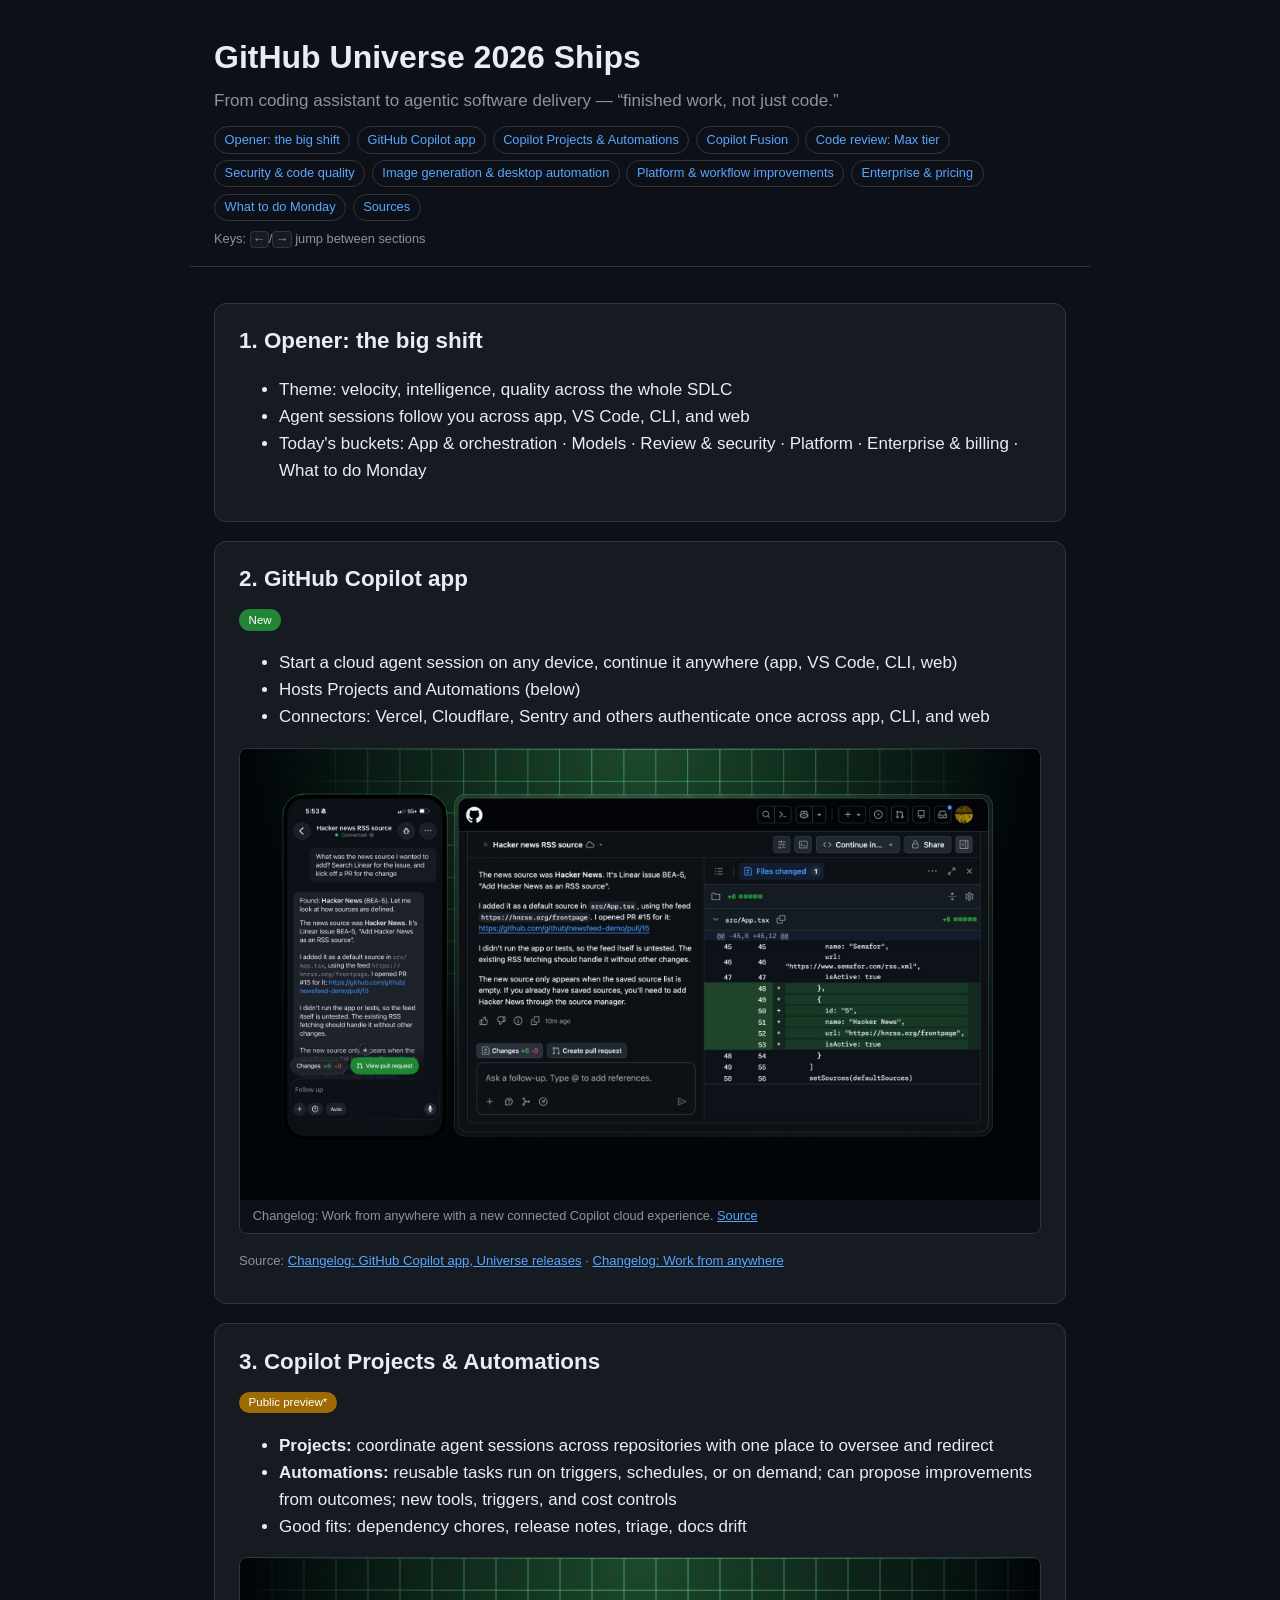
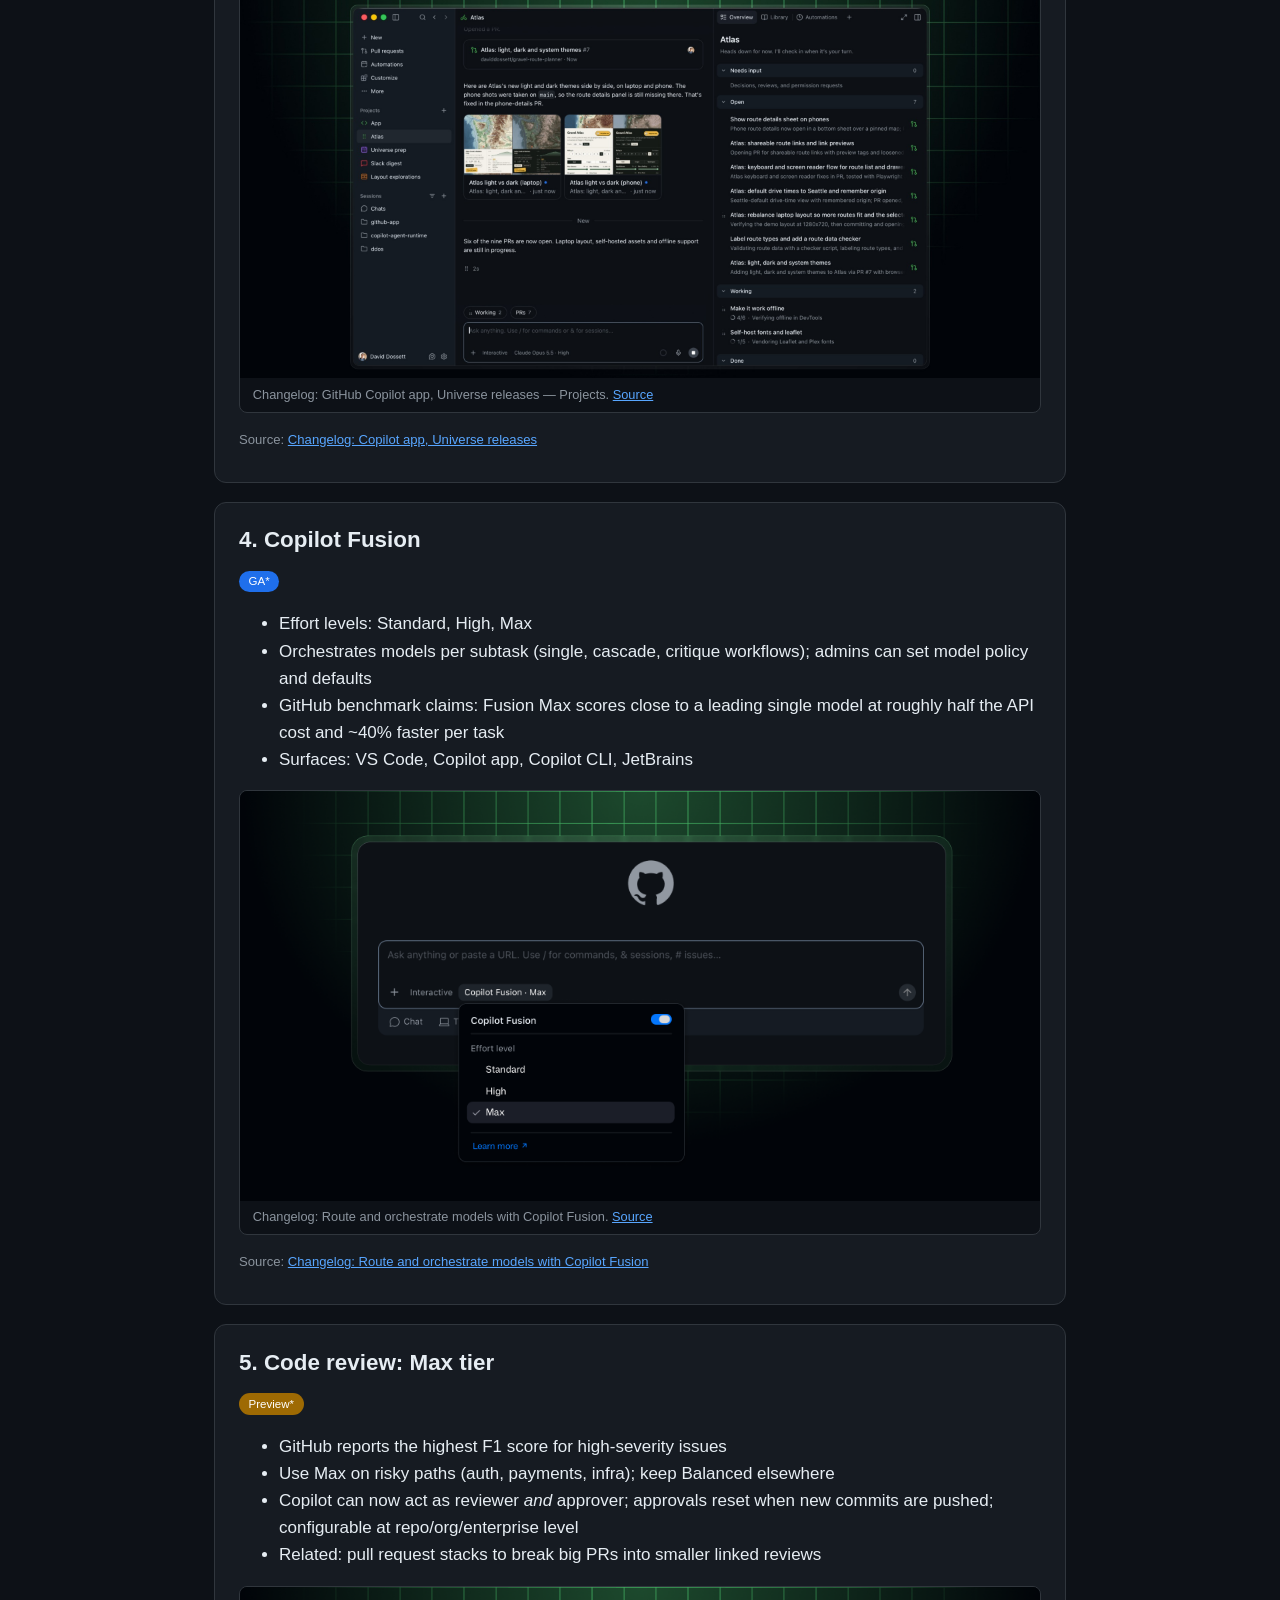
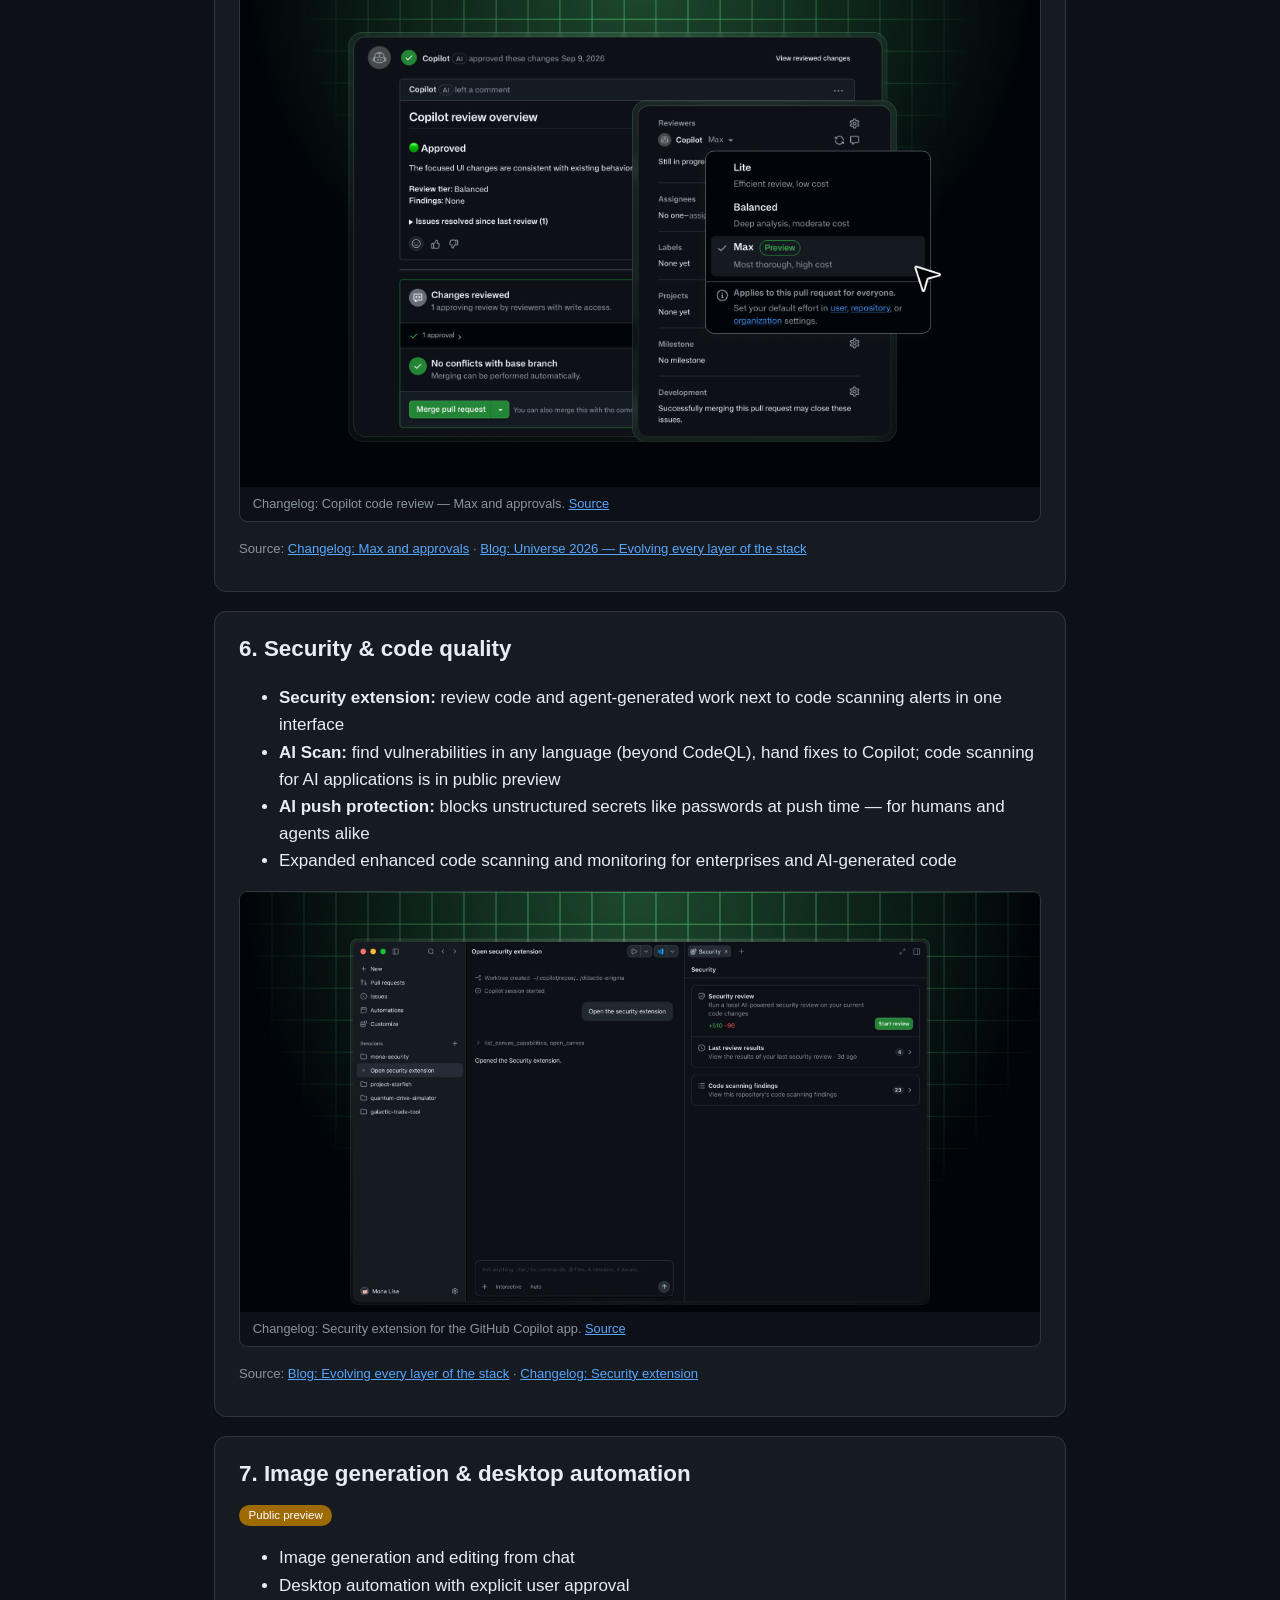
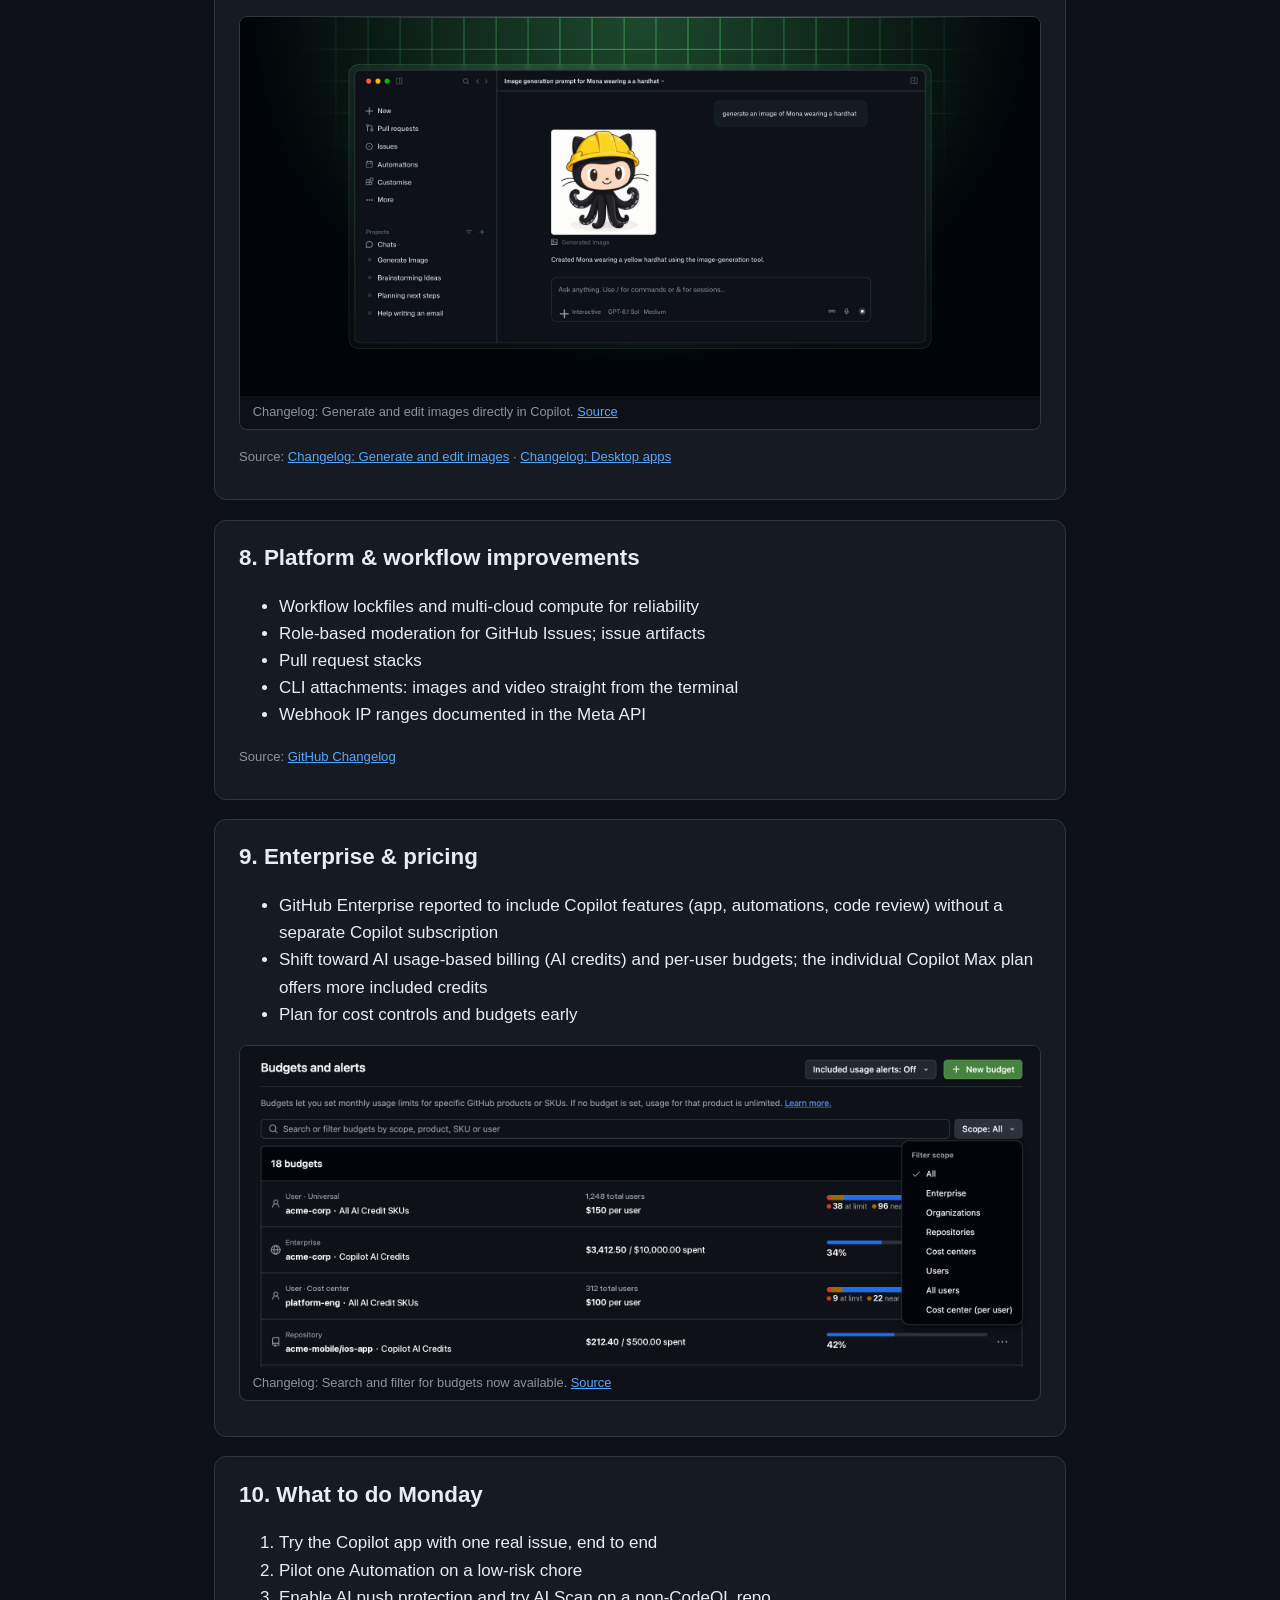
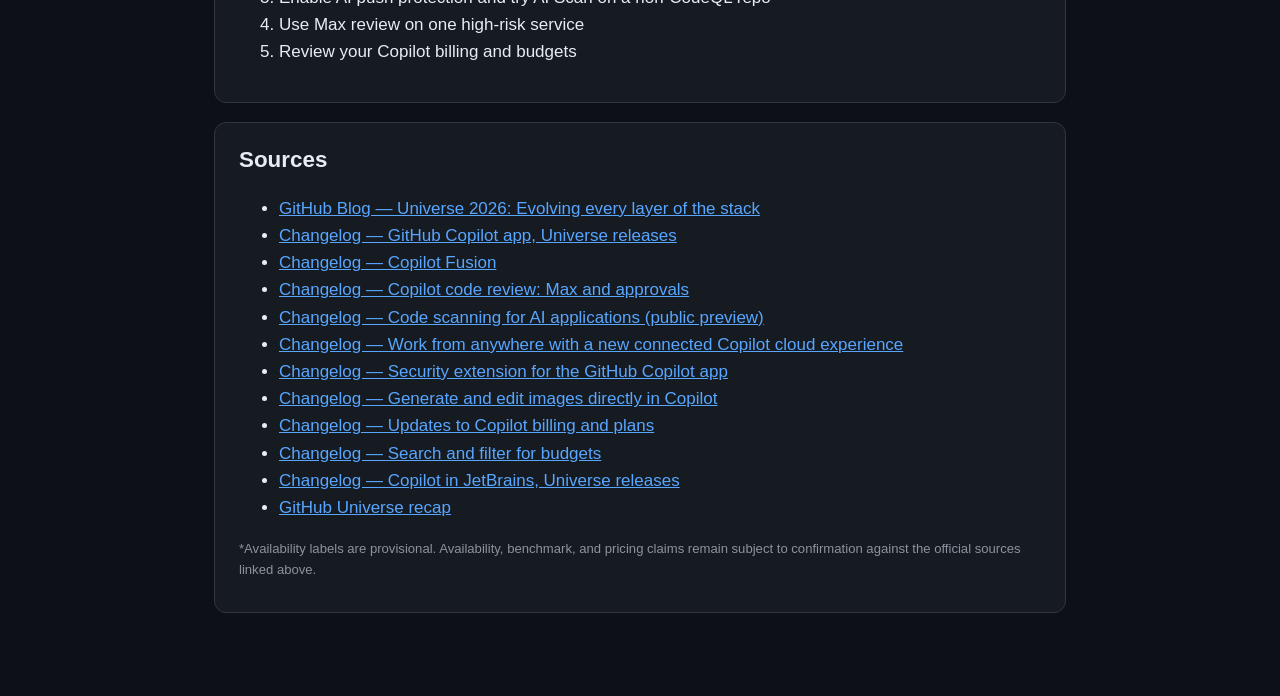
==== participant.html @ b8631d2d "Add participant presentation without facilitator notes Co-authored-by: Copilot App <223556219+Copilo" ====
<!DOCTYPE html>
<html lang="en">
<head>
<meta charset="utf-8">
<meta name="viewport" content="width=device-width, initial-scale=1">
<title>GitHub Universe 2026 Ships — Participant Presentation</title>
<link rel="stylesheet" href="style.css">
</head>
<body class="participant">
<header>
  <h1>GitHub Universe 2026 Ships</h1>
  <p class="tag">From coding assistant to agentic software delivery — “finished work, not just code.”</p>
  <nav id="toc"></nav>
  <p class="hint">Keys: <kbd>←</kbd>/<kbd>→</kbd> jump between sections</p>
</header>

<main>

<section id="opener">
  <h2>1. Opener: the big shift</h2>
  <ul>
    <li>Theme: velocity, intelligence, quality across the whole SDLC</li>
    <li>Agent sessions follow you across app, VS Code, CLI, and web</li>
    <li>Today's buckets: App &amp; orchestration · Models · Review &amp; security · Platform · Enterprise &amp; billing · What to do Monday</li>
  </ul>
</section>

<section id="app">
  <h2>2. GitHub Copilot app</h2>
  <span class="badge">New</span>
  <ul>
    <li>Start a cloud agent session on any device, continue it anywhere (app, VS Code, CLI, web)</li>
    <li>Hosts Projects and Automations (below)</li>
    <li>Connectors: Vercel, Cloudflare, Sentry and others authenticate once across app, CLI, and web</li>
  </ul>
  <figure class="shot" data-url="https://github.blog/changelog/2026-10-28-work-from-anywhere-with-a-new-connected-copilot-cloud-experience/" data-img="https://github.blog/wp-content/uploads/2026/11/683326413-6c3e6093-4c88-4c7c-9c8d-3e30f57e6bcd.jpg">
    <img src="assets/app.jpg" alt="The same Copilot session and pull request synced between github.com and GitHub Mobile" loading="lazy">
    <figcaption>Changelog: Work from anywhere with a new connected Copilot cloud experience. <a href="https://github.blog/changelog/2026-10-28-work-from-anywhere-with-a-new-connected-copilot-cloud-experience/">Source</a></figcaption>
  </figure>
  <p class="src">Source: <a href="https://github.blog/changelog/2026-10-28-github-copilot-app-universe-releases/">Changelog: GitHub Copilot app, Universe releases</a> · <a href="https://github.blog/changelog/2026-10-28-work-from-anywhere-with-a-new-connected-copilot-cloud-experience/">Changelog: Work from anywhere</a></p>
</section>

<section id="projects">
  <h2>3. Copilot Projects &amp; Automations</h2>
  <span class="badge preview">Public preview*</span>
  <ul>
    <li><strong>Projects:</strong> coordinate agent sessions across repositories with one place to oversee and redirect</li>
    <li><strong>Automations:</strong> reusable tasks run on triggers, schedules, or on demand; can propose improvements from outcomes; new tools, triggers, and cost controls</li>
    <li>Good fits: dependency chores, release notes, triage, docs drift</li>
  </ul>
  <figure class="shot" data-url="https://github.blog/changelog/2026-10-28-github-copilot-app-universe-releases/#give-copilot-a-goal" data-img="https://github.com/user-attachments/assets/37b3573f-d42f-439f-a136-9613293cf984">
    <img src="assets/projects.jpg" alt="Copilot app showing the new left navigation with a Projects view" loading="lazy">
    <figcaption>Changelog: GitHub Copilot app, Universe releases — Projects. <a href="https://github.blog/changelog/2026-10-28-github-copilot-app-universe-releases/#give-copilot-a-goal">Source</a></figcaption>
  </figure>
  <p class="src">Source: <a href="https://github.blog/changelog/2026-10-28-github-copilot-app-universe-releases/">Changelog: Copilot app, Universe releases</a></p>
</section>

<section id="fusion">
  <h2>4. Copilot Fusion</h2>
  <span class="badge ga">GA*</span>
  <ul>
    <li>Effort levels: Standard, High, Max</li>
    <li>Orchestrates models per subtask (single, cascade, critique workflows); admins can set model policy and defaults</li>
    <li>GitHub benchmark claims: Fusion Max scores close to a leading single model at roughly half the API cost and ~40% faster per task</li>
    <li>Surfaces: VS Code, Copilot app, Copilot CLI, JetBrains</li>
  </ul>
  <figure class="shot" data-url="https://github.blog/changelog/2026-10-28-route-and-orchestrate-models-with-github-copilot-fusion/" data-img="https://github.blog/wp-content/uploads/2026/11/683297831-90d4b889-b7d4-4473-93fc-e75bb8595652.png">
    <img src="assets/fusion.png" alt="Copilot prompt composer with the Copilot Fusion menu open and the Max effort level selected" loading="lazy">
    <figcaption>Changelog: Route and orchestrate models with Copilot Fusion. <a href="https://github.blog/changelog/2026-10-28-route-and-orchestrate-models-with-github-copilot-fusion/">Source</a></figcaption>
  </figure>
  <p class="src">Source: <a href="https://github.blog/changelog/2026-10-28-route-and-orchestrate-models-with-github-copilot-fusion/">Changelog: Route and orchestrate models with Copilot Fusion</a></p>
</section>

<section id="review">
  <h2>5. Code review: Max tier</h2>
  <span class="badge preview">Preview*</span>
  <ul>
    <li>GitHub reports the highest F1 score for high-severity issues</li>
    <li>Use Max on risky paths (auth, payments, infra); keep Balanced elsewhere</li>
    <li>Copilot can now act as reviewer <em>and</em> approver; approvals reset when new commits are pushed; configurable at repo/org/enterprise level</li>
    <li>Related: pull request stacks to break big PRs into smaller linked reviews</li>
  </ul>
  <figure class="shot" data-url="https://github.blog/changelog/2026-10-28-copilot-code-review-merge-with-confidence-with-max-and-approvals/" data-img="https://github.blog/wp-content/uploads/2026/11/683060765-43cffe61-3c1c-47b7-9067-57635b1b60e4.png">
    <img src="assets/review.png" alt="Copilot approving a pull request, with the reviewer menu open showing Lite, Balanced, and Max review levels" loading="lazy">
    <figcaption>Changelog: Copilot code review — Max and approvals. <a href="https://github.blog/changelog/2026-10-28-copilot-code-review-merge-with-confidence-with-max-and-approvals/">Source</a></figcaption>
  </figure>
  <p class="src">Source: <a href="https://github.blog/changelog/2026-10-28-copilot-code-review-merge-with-confidence-with-max-and-approvals/">Changelog: Max and approvals</a> · <a href="https://github.blog/news-insights/company-news/github-universe-2026-evolving-every-layer-of-the-stack/">Blog: Universe 2026 — Evolving every layer of the stack</a></p>
</section>

<section id="security">
  <h2>6. Security &amp; code quality</h2>
  <ul>
    <li><strong>Security extension:</strong> review code and agent-generated work next to code scanning alerts in one interface</li>
    <li><strong>AI Scan:</strong> find vulnerabilities in any language (beyond CodeQL), hand fixes to Copilot; code scanning for AI applications is in public preview</li>
    <li><strong>AI push protection:</strong> blocks unstructured secrets like passwords at push time — for humans and agents alike</li>
    <li>Expanded enhanced code scanning and monitoring for enterprises and AI-generated code</li>
  </ul>
  <figure class="shot" data-url="https://github.blog/changelog/2026-10-28-security-extension-for-the-github-copilot-app/" data-img="https://github.blog/wp-content/uploads/2026/11/679056306-3aa8eb70-0db8-486a-8009-572eccef3284.jpg">
    <img src="assets/security.jpg" alt="The Security extension in the Copilot app next to a session, with options to start a security review and view code scanning findings" loading="lazy">
    <figcaption>Changelog: Security extension for the GitHub Copilot app. <a href="https://github.blog/changelog/2026-10-28-security-extension-for-the-github-copilot-app/">Source</a></figcaption>
  </figure>
  <p class="src">Source: <a href="https://github.blog/news-insights/company-news/github-universe-2026-evolving-every-layer-of-the-stack/">Blog: Evolving every layer of the stack</a> · <a href="https://github.blog/changelog/2026-10-28-security-extension-for-the-github-copilot-app/">Changelog: Security extension</a></p>
</section>

<section id="creative">
  <h2>7. Image generation &amp; desktop automation</h2>
  <span class="badge preview">Public preview</span>
  <ul>
    <li>Image generation and editing from chat</li>
    <li>Desktop automation with explicit user approval</li>
  </ul>
  <figure class="shot" data-url="https://github.blog/changelog/2026-10-28-generate-and-edit-images-directly-in-copilot/" data-img="https://github.blog/wp-content/uploads/2026/10/Changelog_Header_NewRelease_GenerateImagesCopilotApp.jpg">
    <img src="assets/creative.jpg" alt="Copilot app generating an image of Mona wearing a yellow hardhat from a chat prompt" loading="lazy">
    <figcaption>Changelog: Generate and edit images directly in Copilot. <a href="https://github.blog/changelog/2026-10-28-generate-and-edit-images-directly-in-copilot/">Source</a></figcaption>
  </figure>
  <p class="src">Source: <a href="https://github.blog/changelog/2026-10-28-generate-and-edit-images-directly-in-copilot/">Changelog: Generate and edit images</a> · <a href="https://github.blog/changelog/2026-10-28-github-copilot-app-universe-releases/#let-copilot-work-with-your-desktop-apps">Changelog: Desktop apps</a></p>
</section>

<section id="platform">
  <h2>8. Platform &amp; workflow improvements</h2>
  <ul>
    <li>Workflow lockfiles and multi-cloud compute for reliability</li>
    <li>Role-based moderation for GitHub Issues; issue artifacts</li>
    <li>Pull request stacks</li>
    <li>CLI attachments: images and video straight from the terminal</li>
    <li>Webhook IP ranges documented in the Meta API</li>
  </ul>
  <p class="src">Source: <a href="https://github.blog/changelog/">GitHub Changelog</a></p>
</section>

<section id="enterprise">
  <h2>9. Enterprise &amp; pricing</h2>
  <ul>
    <li>GitHub Enterprise reported to include Copilot features (app, automations, code review) without a separate Copilot subscription</li>
    <li>Shift toward AI usage-based billing (AI credits) and per-user budgets; the individual Copilot Max plan offers more included credits</li>
    <li>Plan for cost controls and budgets early</li>
  </ul>
  <figure class="shot" data-url="https://github.blog/changelog/2026-10-13-search-and-filter-for-budgets-now-available/" data-img="https://github.blog/wp-content/uploads/2026/10/670134061-d348271e-500e-462e-bc2a-425313b7a32a.png">
    <img src="assets/enterprise.png" alt="Budgets and alerts page listing per-user and enterprise AI credit budgets with spend and a scope filter" loading="lazy">
    <figcaption>Changelog: Search and filter for budgets now available. <a href="https://github.blog/changelog/2026-10-13-search-and-filter-for-budgets-now-available/">Source</a></figcaption>
  </figure>
</section>

<section id="monday">
  <h2>10. What to do Monday</h2>
  <ol>
    <li>Try the Copilot app with one real issue, end to end</li>
    <li>Pilot one Automation on a low-risk chore</li>
    <li>Enable AI push protection and try AI Scan on a non-CodeQL repo</li>
    <li>Use Max review on one high-risk service</li>
    <li>Review your Copilot billing and budgets</li>
  </ol>
</section>

<section id="sources">
  <h2>Sources</h2>
  <ul>
    <li><a href="https://github.blog/news-insights/company-news/github-universe-2026-evolving-every-layer-of-the-stack/">GitHub Blog — Universe 2026: Evolving every layer of the stack</a></li>
    <li><a href="https://github.blog/changelog/2026-10-28-github-copilot-app-universe-releases/">Changelog — GitHub Copilot app, Universe releases</a></li>
    <li><a href="https://github.blog/changelog/2026-10-28-route-and-orchestrate-models-with-github-copilot-fusion/">Changelog — Copilot Fusion</a></li>
    <li><a href="https://github.blog/changelog/2026-10-28-copilot-code-review-merge-with-confidence-with-max-and-approvals/">Changelog — Copilot code review: Max and approvals</a></li>
    <li><a href="https://github.blog/changelog/2026-10-28-code-scanning-for-ai-applications-in-public-preview/">Changelog — Code scanning for AI applications (public preview)</a></li>
    <li><a href="https://github.blog/changelog/2026-10-28-work-from-anywhere-with-a-new-connected-copilot-cloud-experience/">Changelog — Work from anywhere with a new connected Copilot cloud experience</a></li>
    <li><a href="https://github.blog/changelog/2026-10-28-security-extension-for-the-github-copilot-app/">Changelog — Security extension for the GitHub Copilot app</a></li>
    <li><a href="https://github.blog/changelog/2026-10-28-generate-and-edit-images-directly-in-copilot/">Changelog — Generate and edit images directly in Copilot</a></li>
    <li><a href="https://github.blog/changelog/2026-06-01-updates-to-github-copilot-billing-and-plans/">Changelog — Updates to Copilot billing and plans</a></li>
    <li><a href="https://github.blog/changelog/2026-10-13-search-and-filter-for-budgets-now-available/">Changelog — Search and filter for budgets</a></li>
    <li><a href="https://github.blog/changelog/2026-10-28-github-copilot-in-jetbrains-universe-releases/">Changelog — Copilot in JetBrains, Universe releases</a></li>
    <li><a href="https://github.com/events/universe/recap">GitHub Universe recap</a></li>
  </ul>
  <p class="src">*Availability labels are provisional. Availability, benchmark, and pricing claims remain subject to confirmation against the official sources linked above.</p>
</section>

</main>
<script src="app.js"></script>
</body>
</html>
---- style.css ----
:root{--bg:#0d1117;--card:#161b22;--fg:#e6edf3;--mut:#8b949e;--acc:#58a6ff;--line:#30363d}
*{box-sizing:border-box}
body{margin:0;background:var(--bg);color:var(--fg);font:17px/1.6 -apple-system,Segoe UI,Helvetica,Arial,sans-serif}
header{padding:2rem 1.5rem 1rem;max-width:900px;margin:auto;position:sticky;top:0;background:var(--bg);z-index:2;border-bottom:1px solid var(--line)}
h1{margin:0;font-size:2rem}
.tag{color:var(--mut);margin:.25rem 0 .75rem}
#toc{display:flex;flex-wrap:wrap;gap:.4rem}
#toc a{font-size:.8rem;padding:.15rem .6rem;border:1px solid var(--line);border-radius:99px;color:var(--acc);text-decoration:none}
.hint{font-size:.8rem;color:var(--mut);margin:.5rem 0 0}
kbd{background:var(--card);border:1px solid var(--line);border-radius:4px;padding:0 .3rem}
#timer{position:absolute;right:1.5rem;top:1rem;font:700 1.4rem monospace;color:var(--acc)}
main{max-width:900px;margin:auto;padding:1rem 1.5rem 4rem}
section{background:var(--card);border:1px solid var(--line);border-radius:12px;padding:1.2rem 1.5rem;margin:1.2rem 0;position:relative;scroll-margin-top:11rem}
section::after{content:attr(data-time);position:absolute;right:1.2rem;top:1.2rem;color:var(--mut);font-size:.8rem}
h2{margin:0 0 .5rem;font-size:1.4rem}
.say{border-left:3px solid var(--acc);padding-left:.8rem;margin:.8rem 0}
.notes{color:var(--mut);font-size:.92rem;background:#0d1117;border:1px dashed var(--line);border-radius:8px;padding:.5rem .8rem}
body.hide-notes .notes{display:none}
.src{font-size:.82rem;color:var(--mut)}
a{color:var(--acc)}
.badge{display:inline-block;font-size:.72rem;padding:.1rem .6rem;border-radius:99px;background:#238636;color:#fff}
.badge.preview{background:#9e6a03}
.badge.ga{background:#1f6feb}
@media print{header{position:static}body{background:#fff;color:#000}section{break-inside:avoid;background:#fff}}
.shot{margin:1rem 0;border:1px solid var(--line);border-radius:8px;overflow:hidden;background:#0d1117}
.shot img{display:block;width:100%;height:auto}
.shot figcaption{font-size:.8rem;color:var(--mut);padding:.4rem .8rem}
.shot.missing{border-style:dashed;padding:1rem;text-align:center;color:var(--mut)}
.shot.missing img{position:absolute;width:1px;height:1px;overflow:hidden;clip-path:inset(50%);white-space:nowrap}
@media print{.shot{break-inside:avoid;background:#fff}.shot figcaption{color:#444}.shot figcaption a{color:#0645ad}}
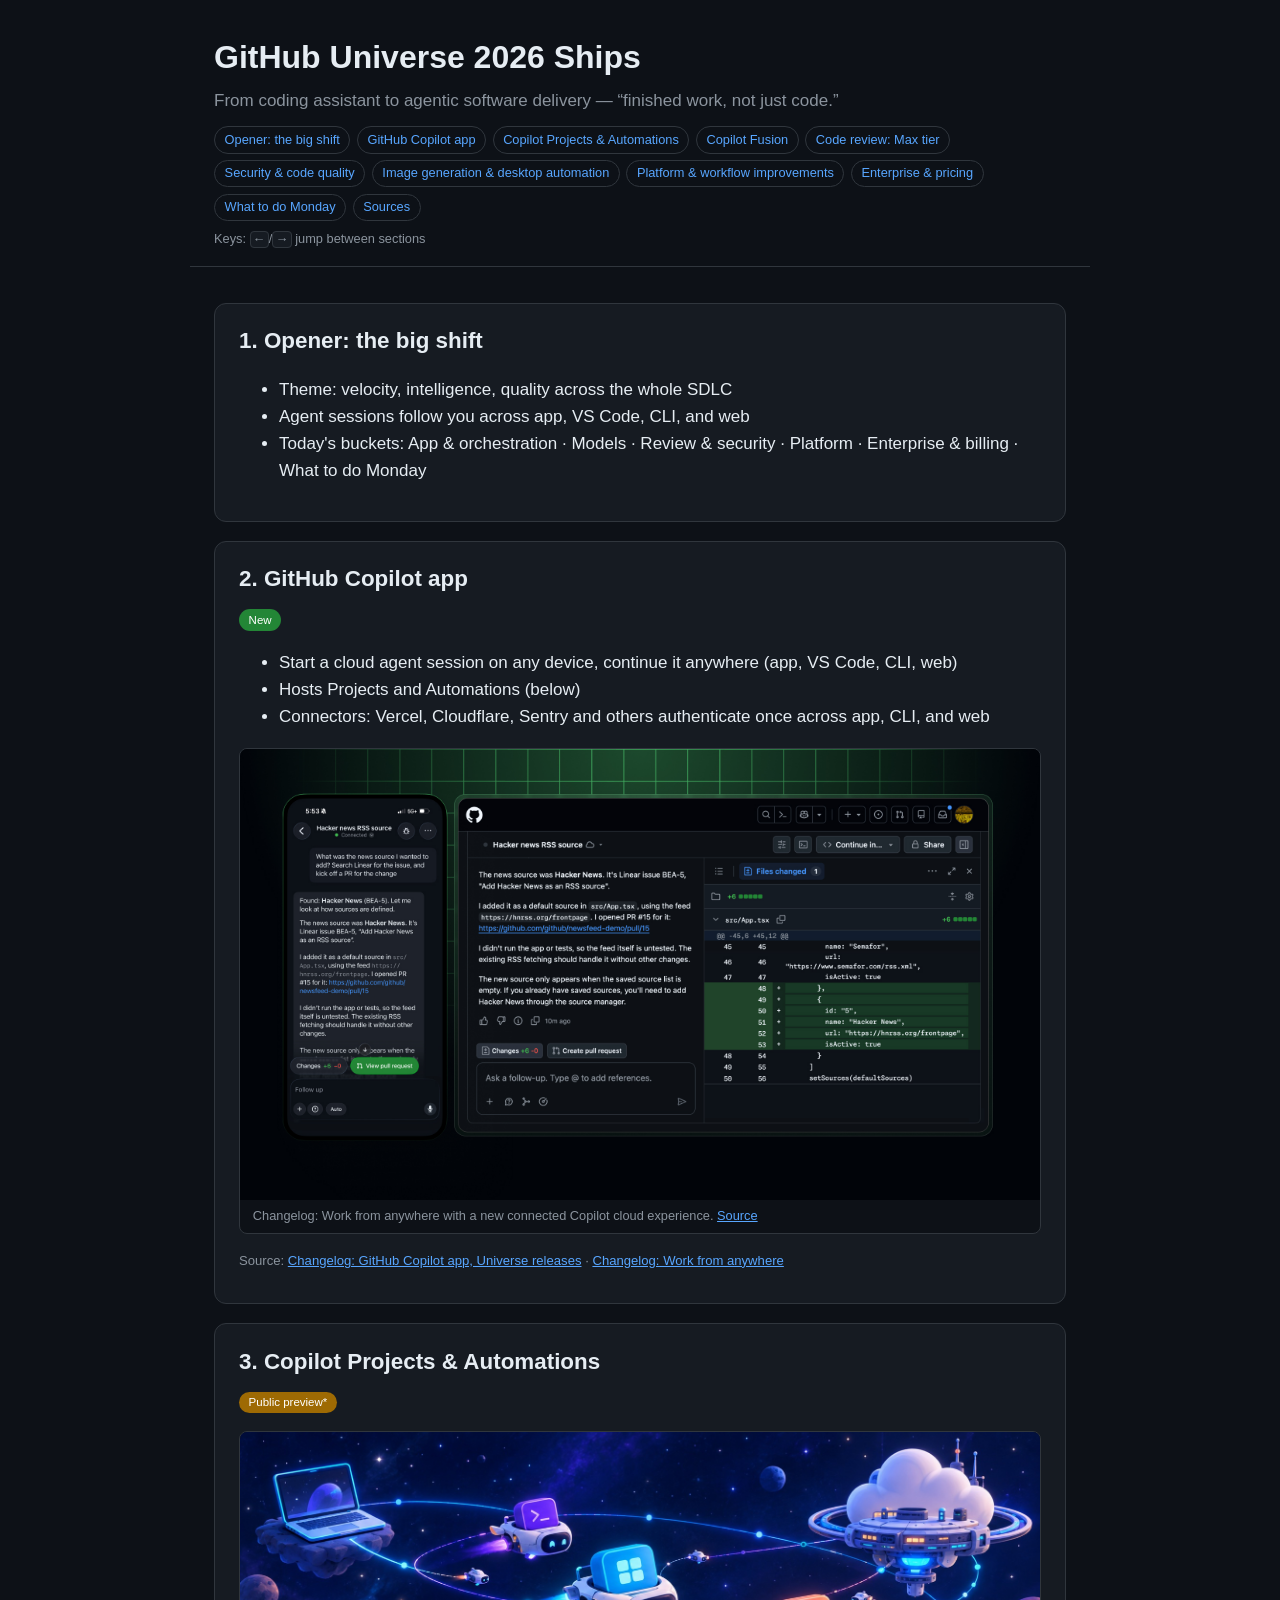
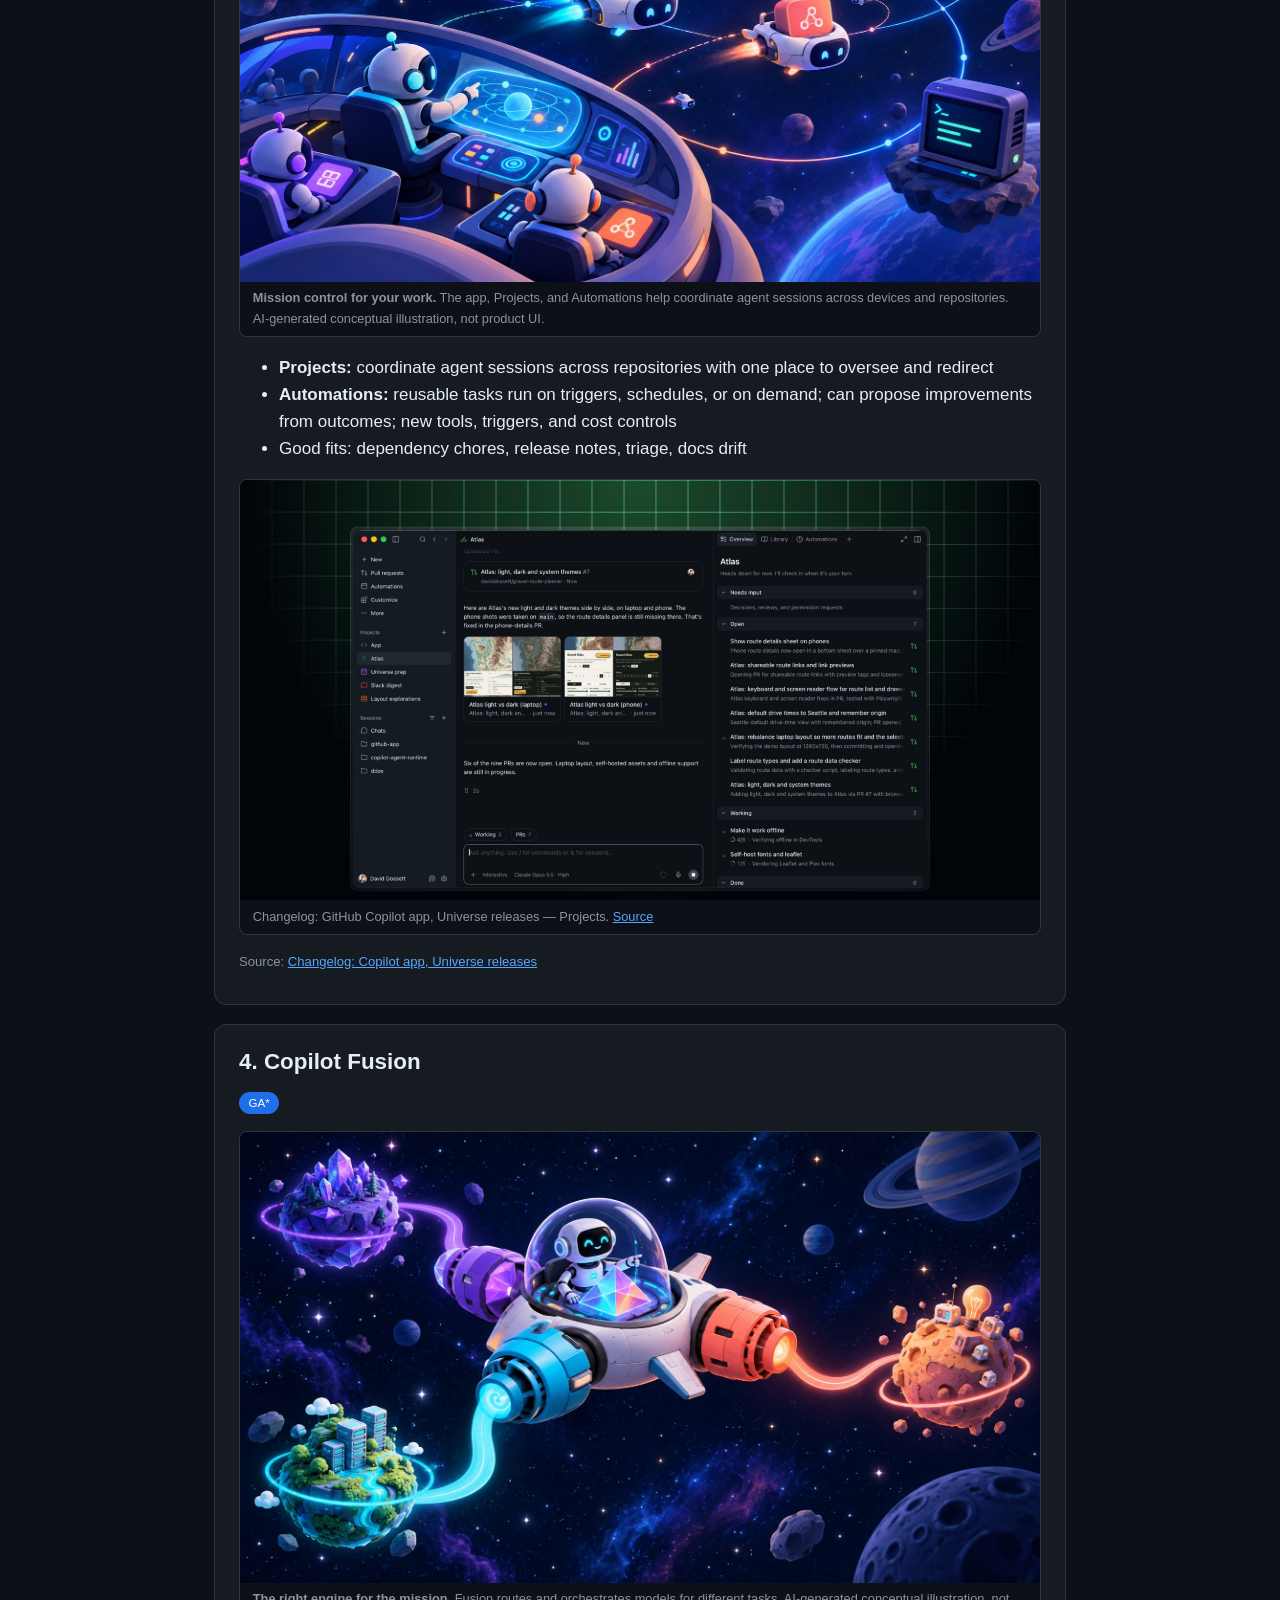
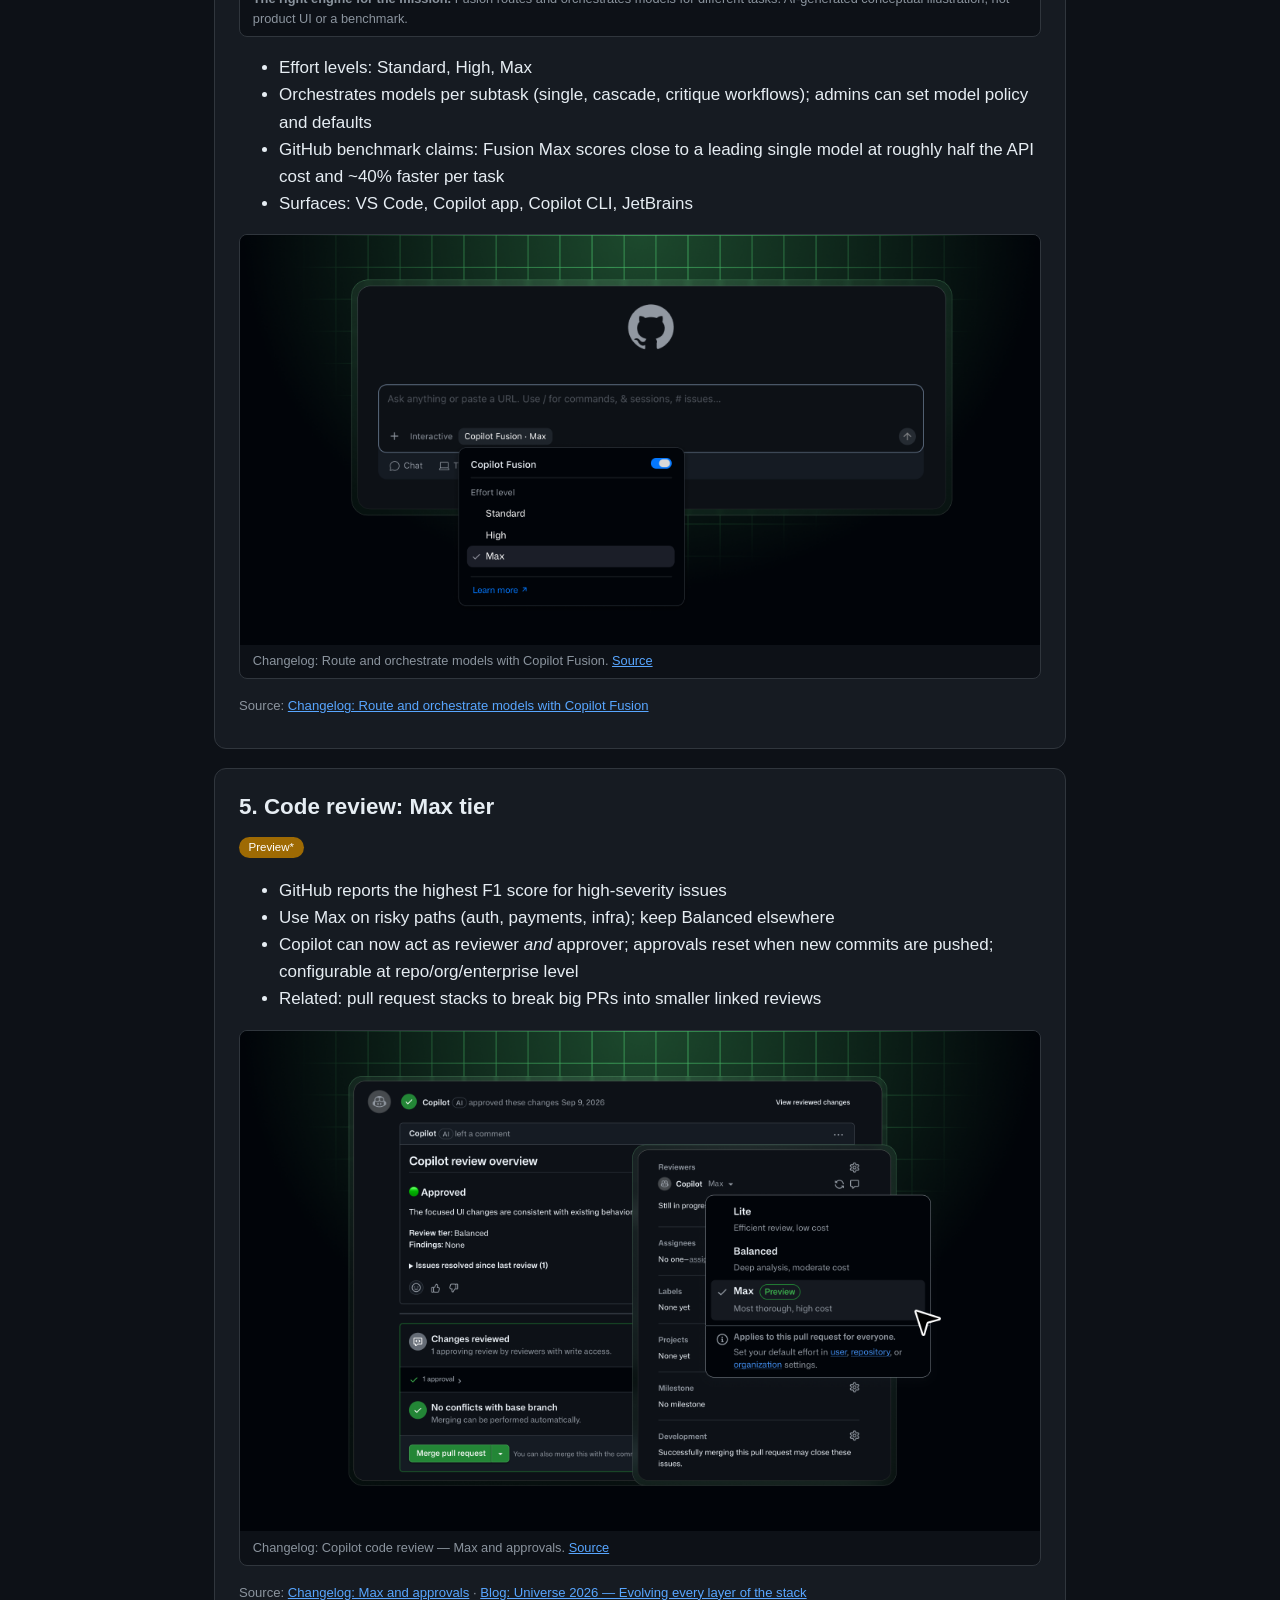
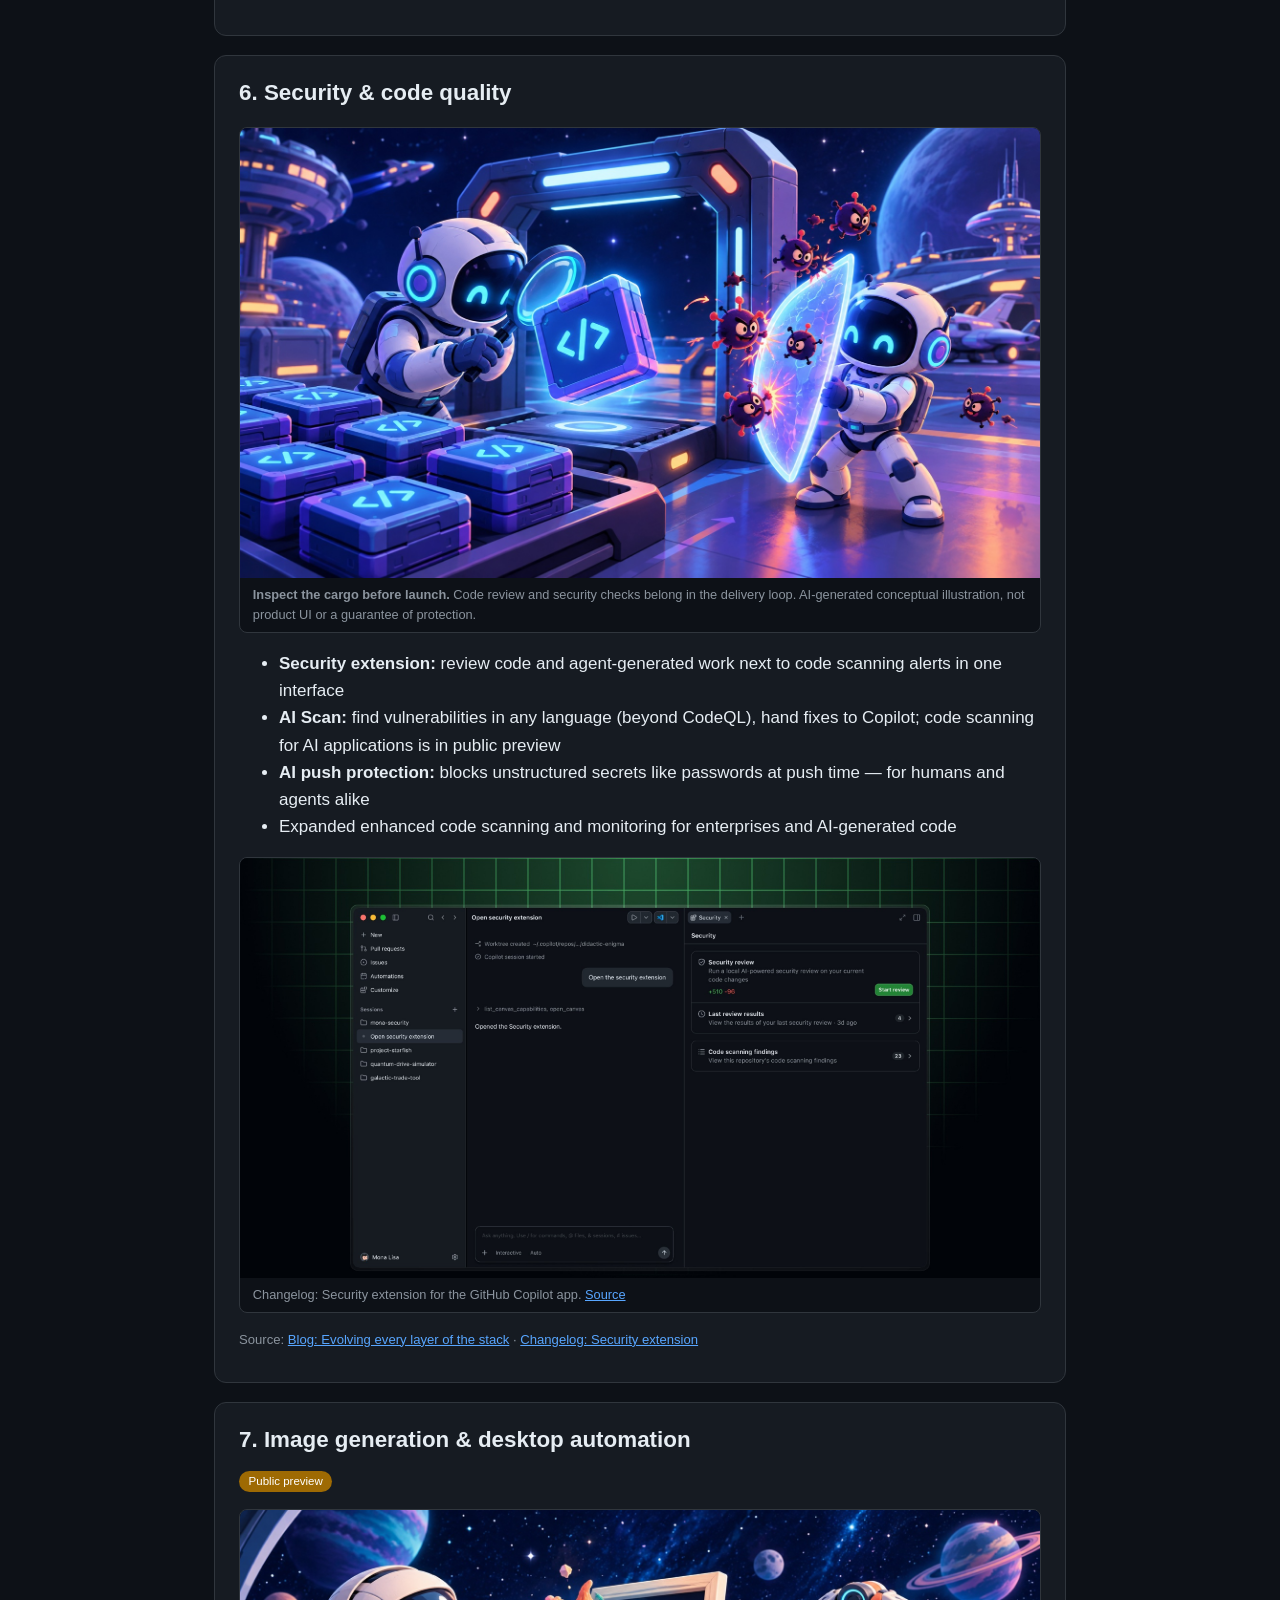
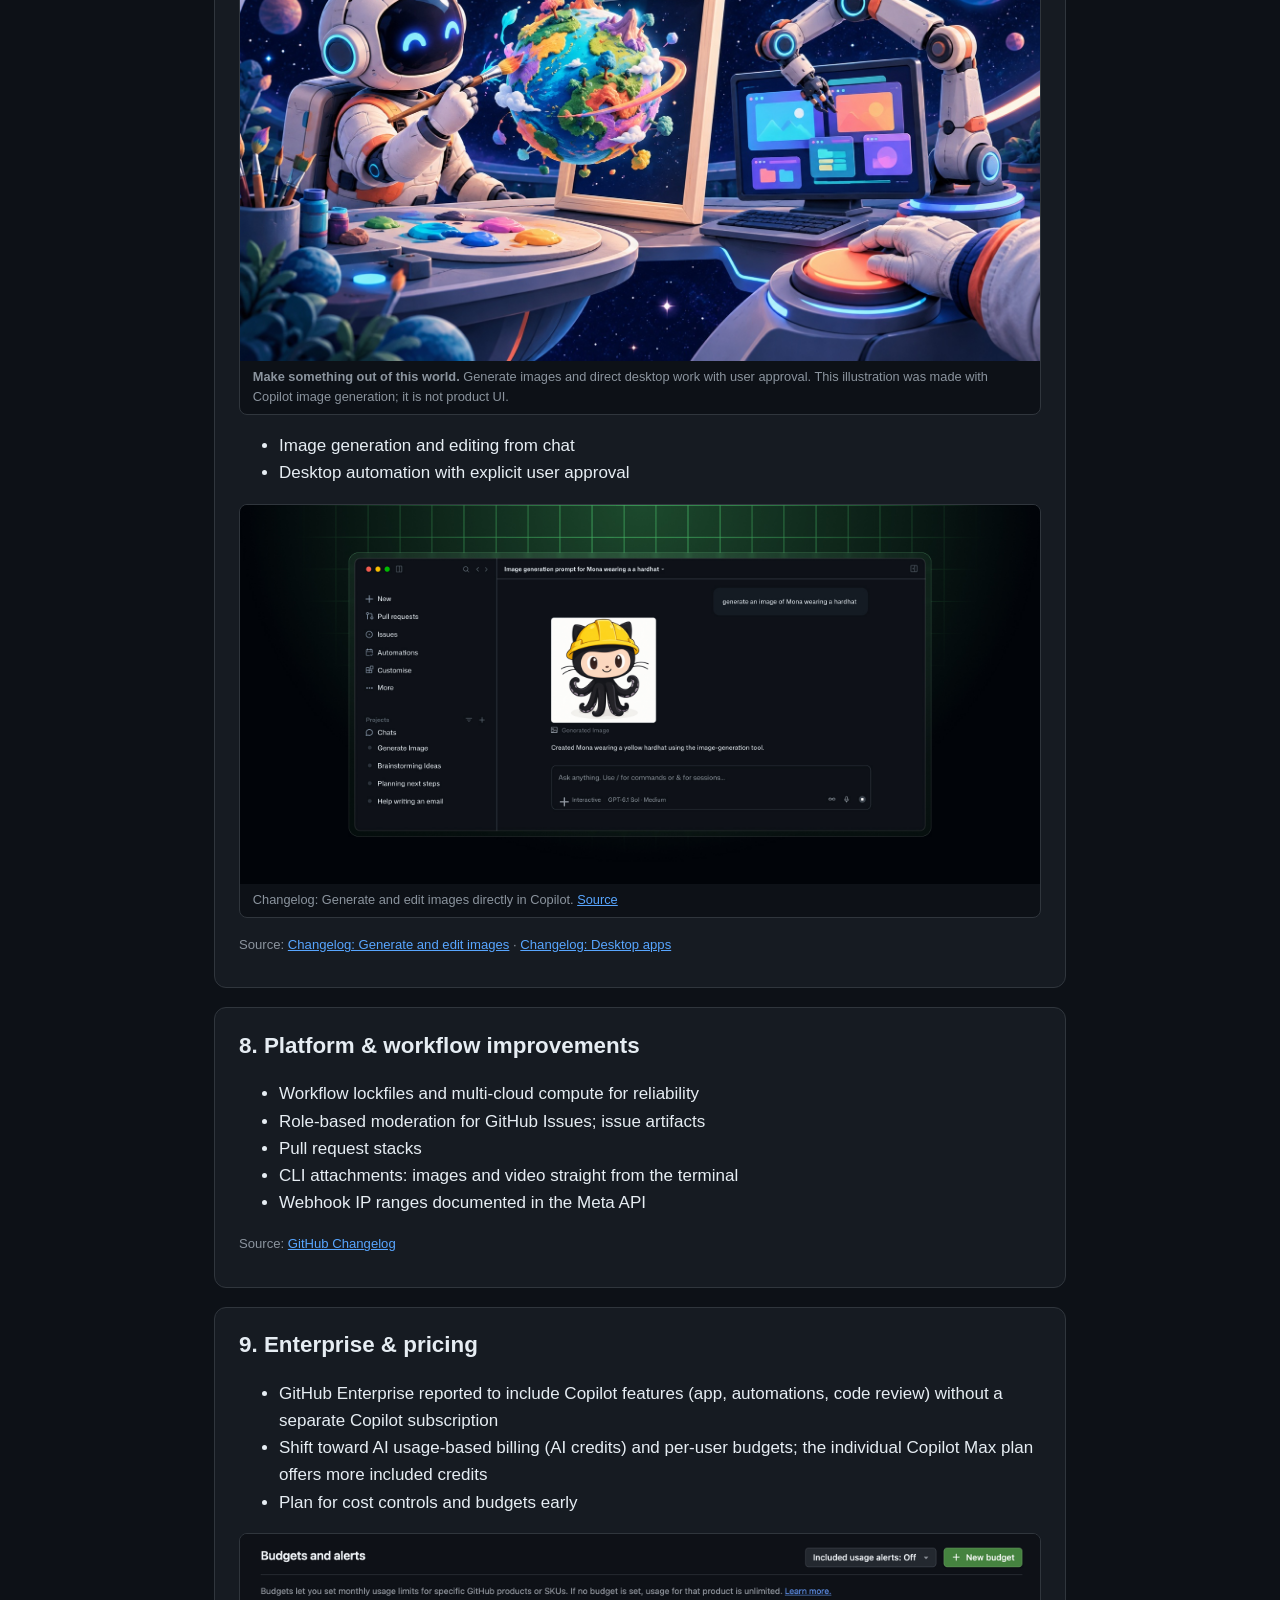
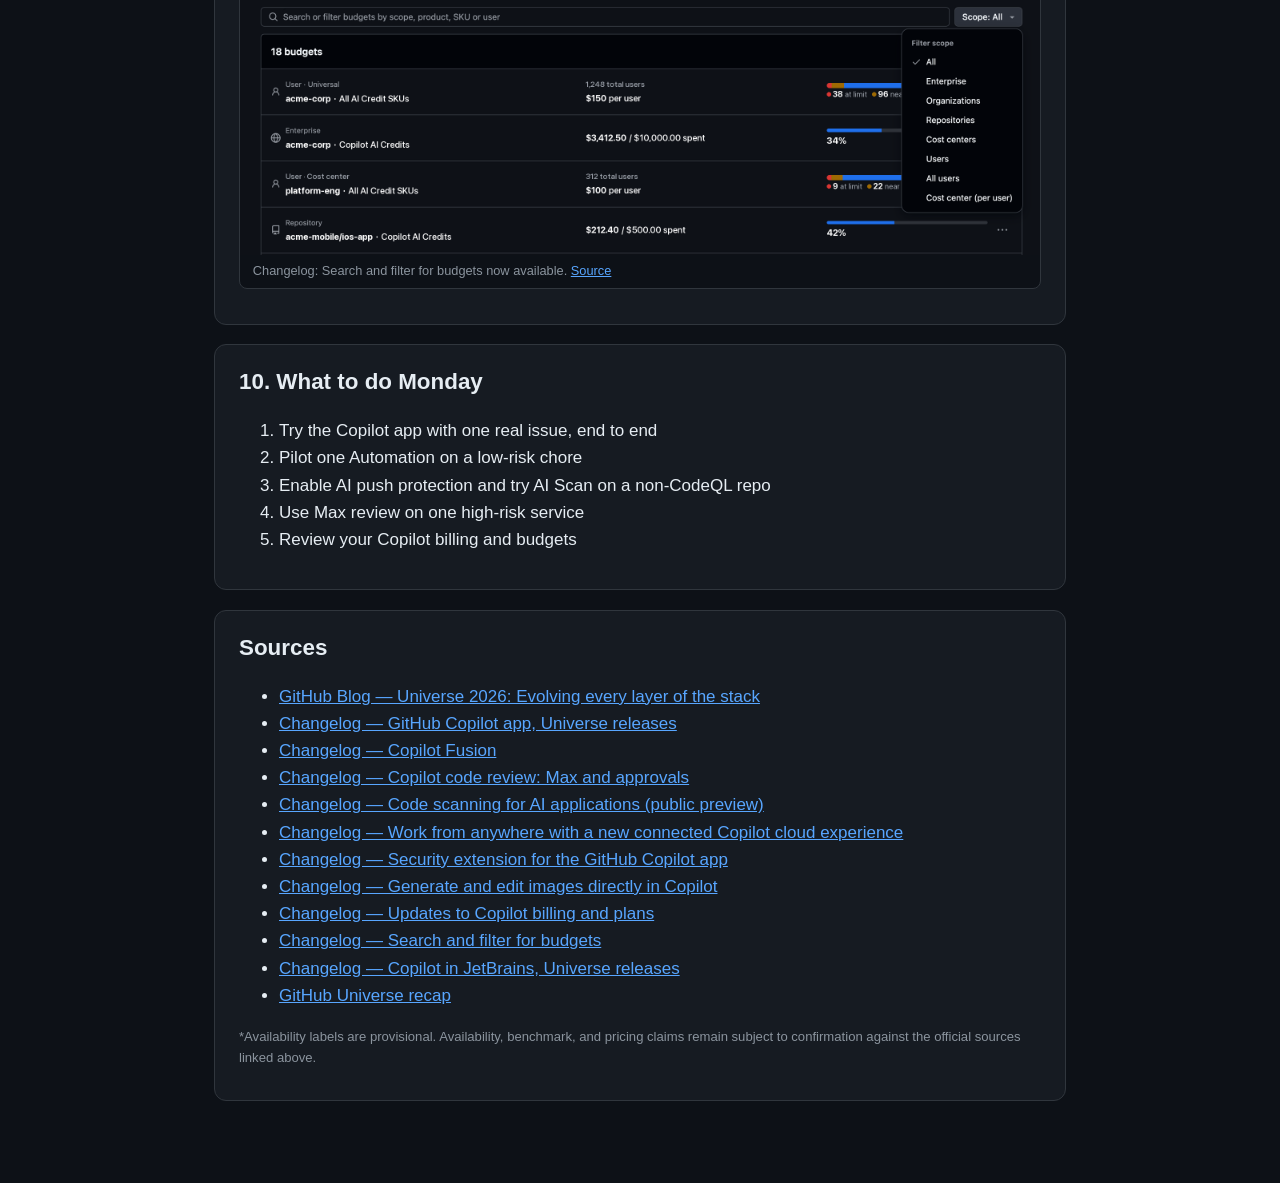
==== commit 2461d9c3: "Add space-themed illustrations to presentations Co-authored-by: Copilot App <223556219+Copilot@users" ====
--- a/participant.html
+++ b/participant.html
@@ -43,6 +43,10 @@
 <section id="projects">
   <h2>3. Copilot Projects &amp; Automations</h2>
   <span class="badge preview">Public preview*</span>
+  <figure class="shot generated">
+    <img src="assets/orchestration-art.jpg" alt="Robot mission control coordinates a fleet of task-carrying spacecraft between a laptop, terminal, and cloud station" width="1672" height="941" loading="lazy" decoding="async">
+    <figcaption><strong>Mission control for your work.</strong> The app, Projects, and Automations help coordinate agent sessions across devices and repositories. AI-generated conceptual illustration, not product UI.</figcaption>
+  </figure>
   <ul>
     <li><strong>Projects:</strong> coordinate agent sessions across repositories with one place to oversee and redirect</li>
     <li><strong>Automations:</strong> reusable tasks run on triggers, schedules, or on demand; can propose improvements from outcomes; new tools, triggers, and cost controls</li>
@@ -58,6 +62,10 @@
 <section id="fusion">
   <h2>4. Copilot Fusion</h2>
   <span class="badge ga">GA*</span>
+  <figure class="shot generated">
+    <img src="assets/fusion-art.jpg" alt="A robot navigator routes three colorful spacecraft engines toward different task planets" width="1672" height="941" loading="lazy" decoding="async">
+    <figcaption><strong>The right engine for the mission.</strong> Fusion routes and orchestrates models for different tasks. AI-generated conceptual illustration, not product UI or a benchmark.</figcaption>
+  </figure>
   <ul>
     <li>Effort levels: Standard, High, Max</li>
     <li>Orchestrates models per subtask (single, cascade, critique workflows); admins can set model policy and defaults</li>
@@ -89,6 +97,10 @@
 
 <section id="security">
   <h2>6. Security &amp; code quality</h2>
+  <figure class="shot generated">
+    <img src="assets/review-security-art.jpg" alt="Two robot astronauts inspect code cargo with a magnifying glass and intercept mischievous bugs with a glowing shield" width="1672" height="941" loading="lazy" decoding="async">
+    <figcaption><strong>Inspect the cargo before launch.</strong> Code review and security checks belong in the delivery loop. AI-generated conceptual illustration, not product UI or a guarantee of protection.</figcaption>
+  </figure>
   <ul>
     <li><strong>Security extension:</strong> review code and agent-generated work next to code scanning alerts in one interface</li>
     <li><strong>AI Scan:</strong> find vulnerabilities in any language (beyond CodeQL), hand fixes to Copilot; code scanning for AI applications is in public preview</li>
@@ -105,6 +117,10 @@
 <section id="creative">
   <h2>7. Image generation &amp; desktop automation</h2>
   <span class="badge preview">Public preview</span>
+  <figure class="shot generated">
+    <img src="assets/creative-art.jpg" alt="A robot artist paints a planet out of a picture frame while a desktop robot arm works beside an astronaut-operated approval button" width="1672" height="941" loading="lazy" decoding="async">
+    <figcaption><strong>Make something out of this world.</strong> Generate images and direct desktop work with user approval. This illustration was made with Copilot image generation; it is not product UI.</figcaption>
+  </figure>
   <ul>
     <li>Image generation and editing from chat</li>
     <li>Desktop automation with explicit user approval</li>
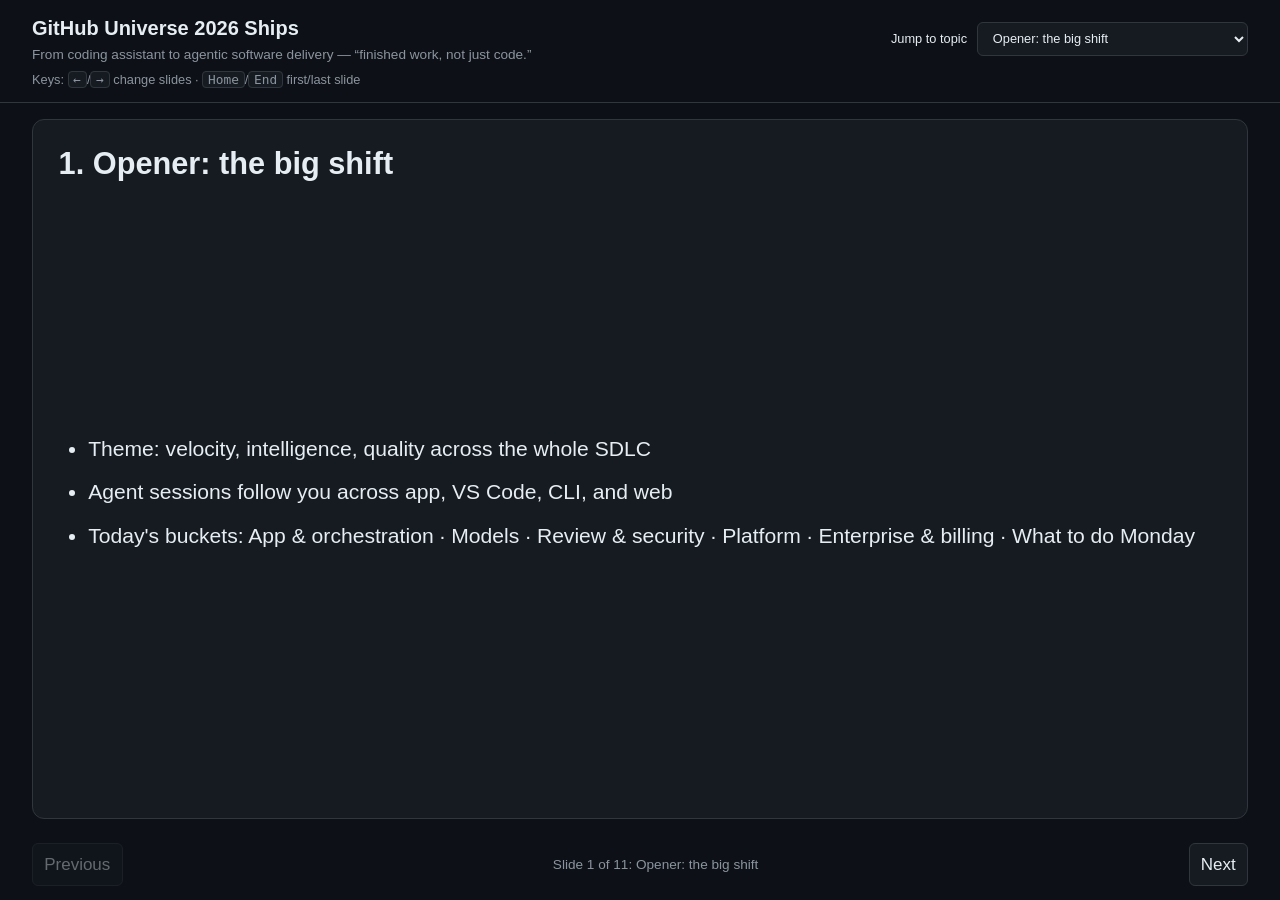
==== commit d00d0787: "Turn participant presentation into a slideshow Co-authored-by: Copilot App <223556219+Copilot@users." ====
--- a/participant.html
+++ b/participant.html
@@ -10,8 +10,11 @@
 <header>
   <h1>GitHub Universe 2026 Ships</h1>
   <p class="tag">From coding assistant to agentic software delivery — “finished work, not just code.”</p>
-  <nav id="toc"></nav>
-  <p class="hint">Keys: <kbd>←</kbd>/<kbd>→</kbd> jump between sections</p>
+  <nav aria-label="Slide navigation" hidden>
+    <label for="slide-select">Jump to topic</label>
+    <select id="slide-select"></select>
+  </nav>
+  <p class="hint">Keys: <kbd>←</kbd>/<kbd>→</kbd> change slides · <kbd>Home</kbd>/<kbd>End</kbd> first/last slide</p>
 </header>
 
 <main>
@@ -188,6 +191,11 @@
 </section>
 
 </main>
+<footer class="slide-controls" aria-label="Slideshow controls" hidden>
+  <button id="previous-slide" type="button" aria-controls="slides">Previous</button>
+  <span id="slide-status" role="status" aria-live="polite" aria-atomic="true"></span>
+  <button id="next-slide" type="button" aria-controls="slides">Next</button>
+</footer>
 <script src="app.js"></script>
 </body>
 </html>
--- a/style.css
+++ b/style.css
@@ -28,3 +28,61 @@
 .shot.missing{border-style:dashed;padding:1rem;text-align:center;color:var(--mut)}
 .shot.missing img{position:absolute;width:1px;height:1px;overflow:hidden;clip-path:inset(50%);white-space:nowrap}
 @media print{.shot{break-inside:avoid;background:#fff}.shot figcaption{color:#444}.shot figcaption a{color:#0645ad}}
+
+/* The participant deck is enhanced by JS; the facilitator stays a scrolling talk track. */
+body.slideshow{height:100dvh;display:grid;grid-template-rows:auto minmax(0,1fr) auto;overflow:hidden}
+.slideshow header{position:static;max-width:none;width:100%;padding:.75rem 2rem;display:grid;grid-template-columns:1fr auto;column-gap:2rem;align-items:center}
+.slideshow h1{font-size:1.25rem}
+.slideshow .tag{font-size:.85rem;margin:0}
+.slideshow header nav{grid-column:2;grid-row:1 / 3;display:flex;align-items:center;gap:.6rem;font-size:.8rem}
+.slideshow header label{white-space:nowrap}
+.slideshow select,.slide-controls button{font:inherit;color:var(--fg);background:var(--card);border:1px solid var(--line);border-radius:6px;padding:.45rem .7rem}
+.slideshow select{max-width:22rem;width:100%;min-width:0}
+.slideshow .hint{grid-column:1 / -1;margin:.25rem 0 0}
+.slideshow main{max-width:1600px;width:100%;height:100%;min-height:0;margin:0 auto;padding:1rem 2rem}
+.slideshow section{height:100%;margin:0;padding:clamp(1rem,2vw,2rem);display:flex;flex-direction:column;gap:.6rem;overflow:auto;scroll-margin:0}
+.slideshow section[hidden]{display:none}
+.slideshow h2{font-size:clamp(1.4rem,2.4vw,2.3rem);line-height:1.2;margin:0}
+.slideshow .badge{align-self:flex-start;flex-shrink:0}
+.slide-content{display:grid;grid-template-columns:1.1fr 1fr;gap:2rem;flex:1;min-height:0}
+.slide-content.text-only{grid-template-columns:1fr}
+.slide-copy{align-self:center;font-size:clamp(1rem,1.65vw,1.55rem);line-height:1.5}
+.slide-copy ul,.slide-copy ol{margin:.5rem 0;padding-left:1.4em}
+.slide-copy li + li{margin-top:.55em}
+.slide-media{display:flex;flex-direction:column;gap:.6rem;min-height:0}
+.slideshow .shot{margin:0;min-height:0;flex:1;display:flex;flex-direction:column}
+.slideshow .shot img{min-height:0;flex:1;object-fit:contain}
+.slideshow .shot figcaption{flex-shrink:0;font-size:.7rem;line-height:1.35}
+.slideshow .src{flex-shrink:0;margin:0;font-size:.72rem;line-height:1.4}
+.slideshow #sources .slide-copy{font-size:clamp(.85rem,1.15vw,1.1rem);align-self:start}
+.slideshow #sources li + li{margin-top:.3em}
+.slide-controls{display:flex;align-items:center;justify-content:space-between;gap:1rem;padding:.5rem 2rem .85rem}
+.slide-controls[hidden]{display:none}
+.slide-controls button{cursor:pointer}
+.slide-controls button:disabled{opacity:.4;cursor:default}
+#slide-status{text-align:center;color:var(--mut);font-size:.85rem}
+.slideshow :focus-visible{outline:2px solid var(--acc);outline-offset:3px}
+@media(max-width:700px),(max-height:600px){
+  .slideshow header{display:block;padding:.6rem 1rem}
+  .slideshow header nav{margin-top:.4rem}
+  .slideshow .tag,.slideshow .hint{display:none}
+  .slideshow main{padding:.5rem 1rem}
+  .slideshow section{gap:.5rem}
+  .slide-content{display:block;flex:none;min-height:auto}
+  .slide-media{margin-top:1rem}
+  .slideshow .shot{flex:none}
+  .slideshow .shot + .shot{margin-top:.6rem}
+  .slideshow .shot img{flex:none;max-height:40dvh}
+  .slide-controls{padding:.5rem 1rem}
+}
+@media print{
+  body.slideshow{display:block;height:auto;overflow:visible}
+  .slideshow header{display:block}
+  .slideshow header nav,.slideshow .hint,.slide-controls{display:none}
+  .slideshow main{max-width:none;height:auto;padding:0}
+  .slideshow section,.slideshow section[hidden]{display:block;height:auto;overflow:visible;break-after:page;margin:1rem 0}
+  .slide-content{display:block}
+  .slide-media{display:block}
+  .slideshow .shot{display:block;margin:1rem 0}
+  .slideshow .shot img{max-height:30vh;flex:none}
+}
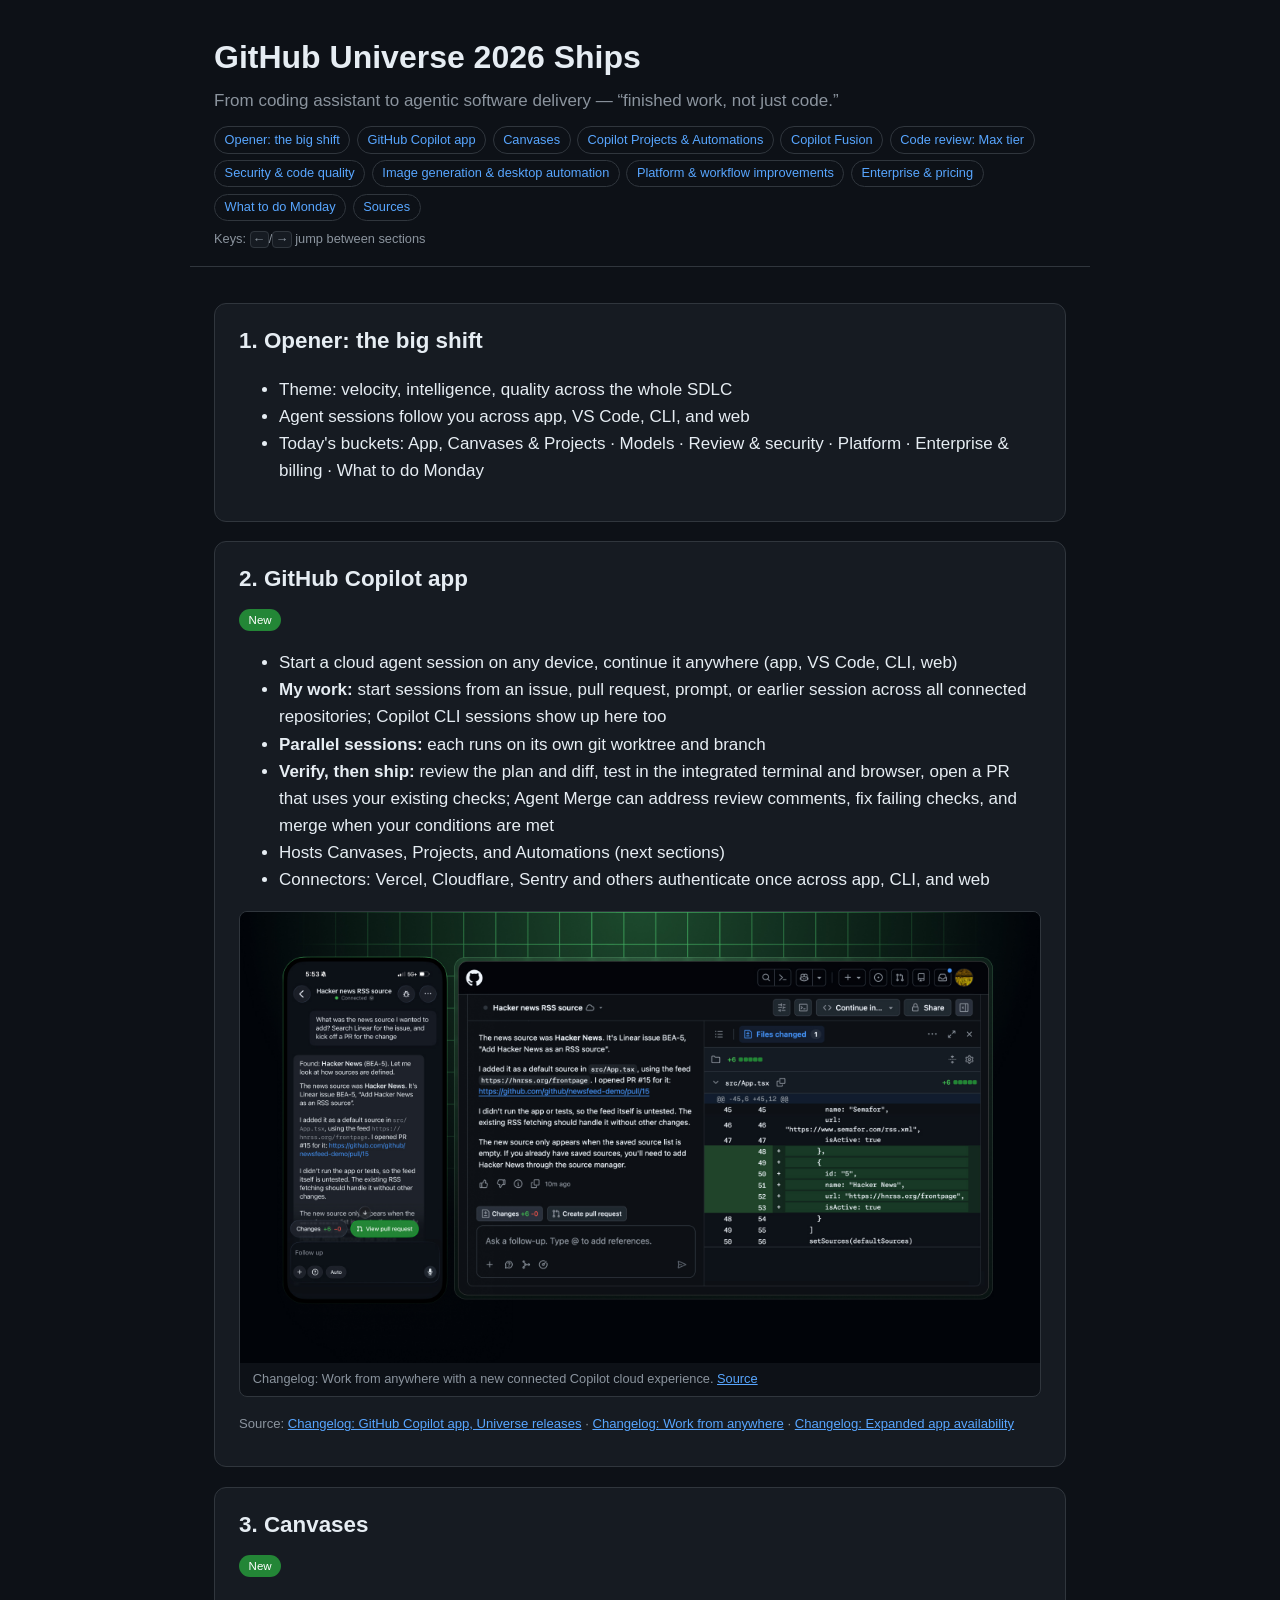
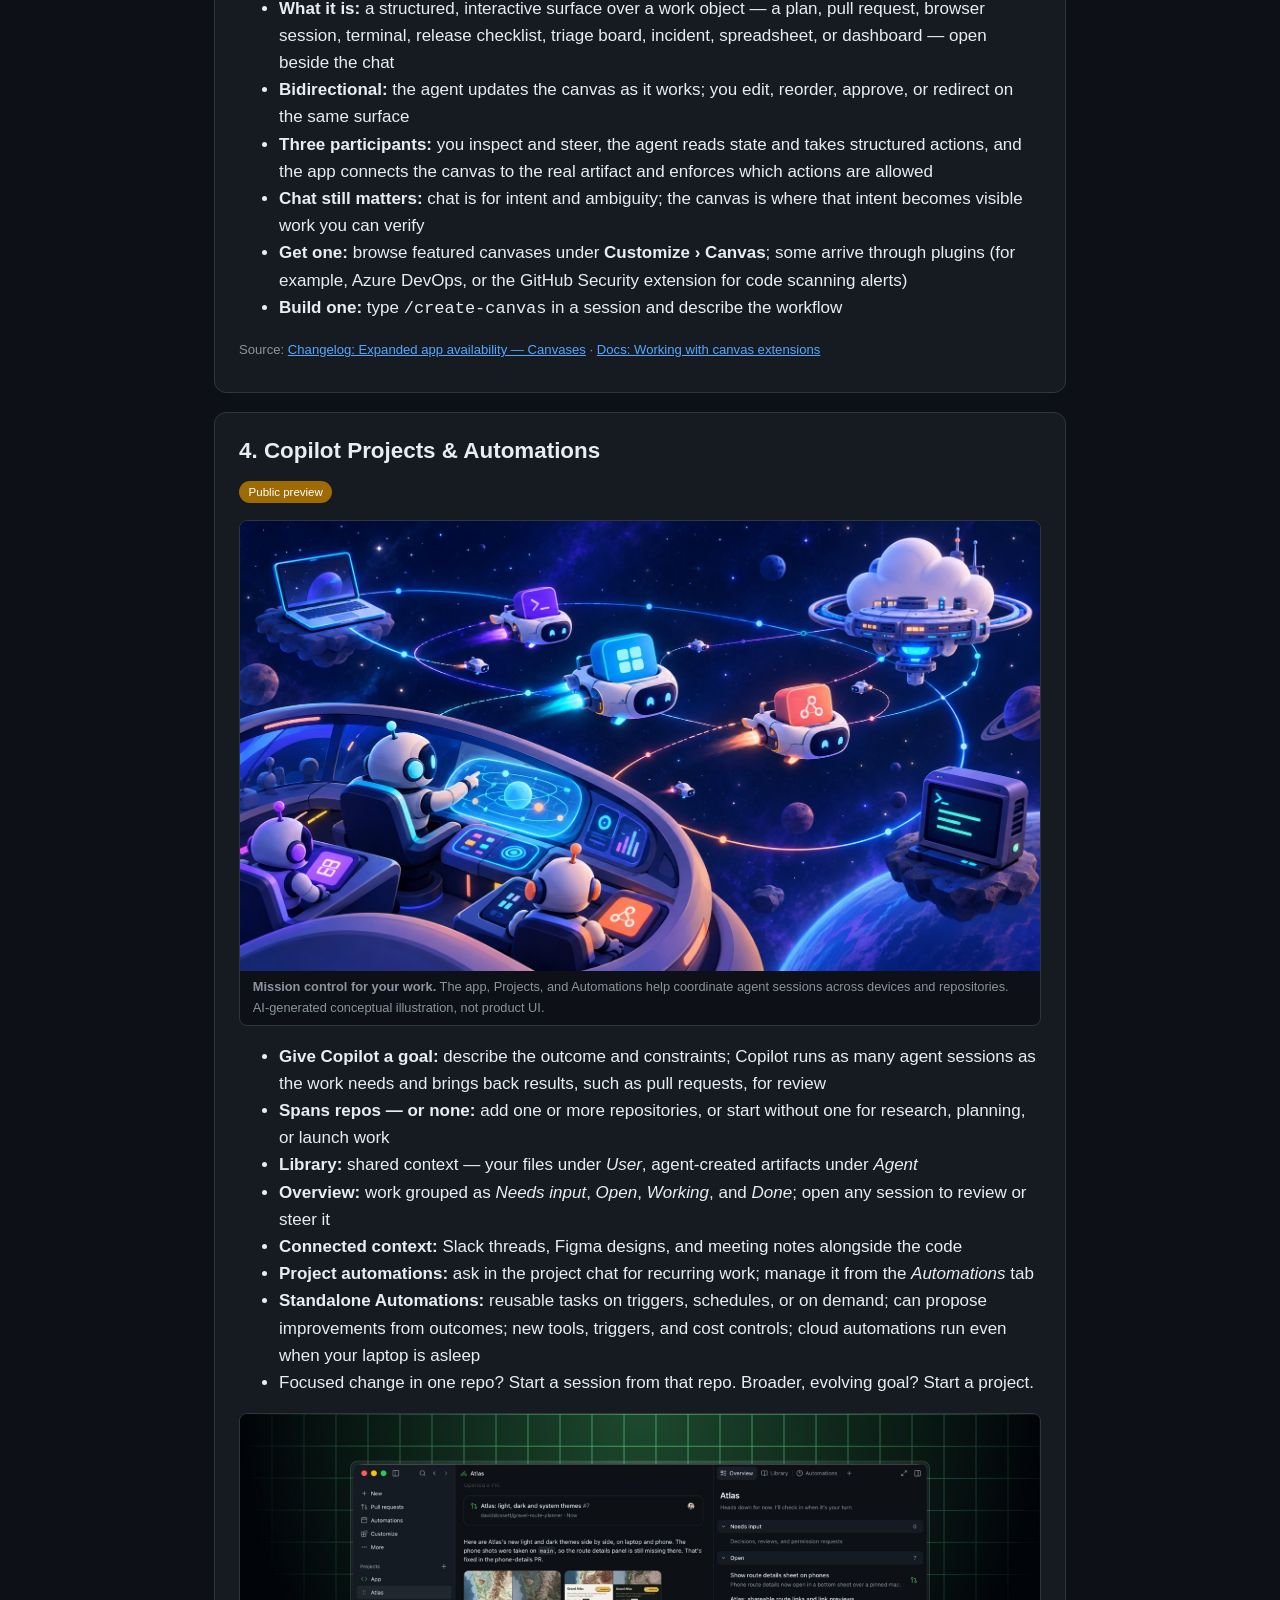
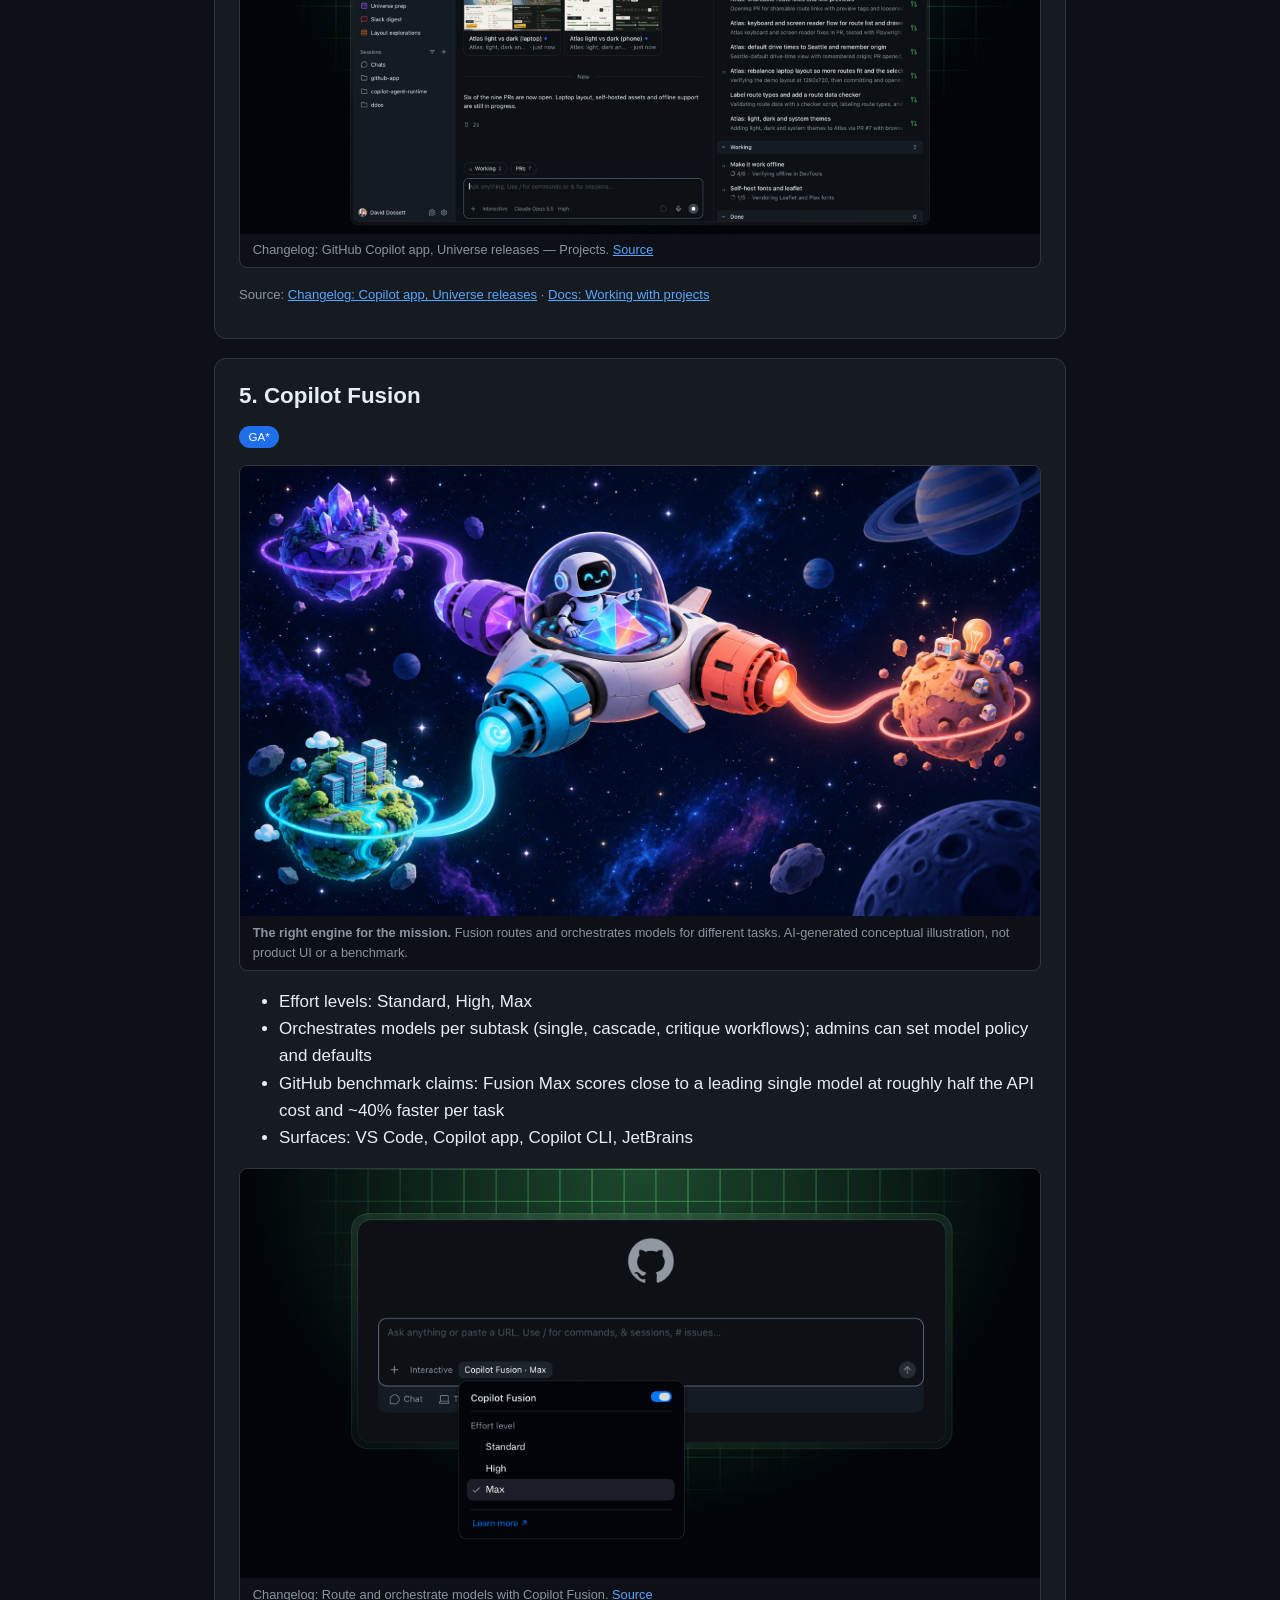
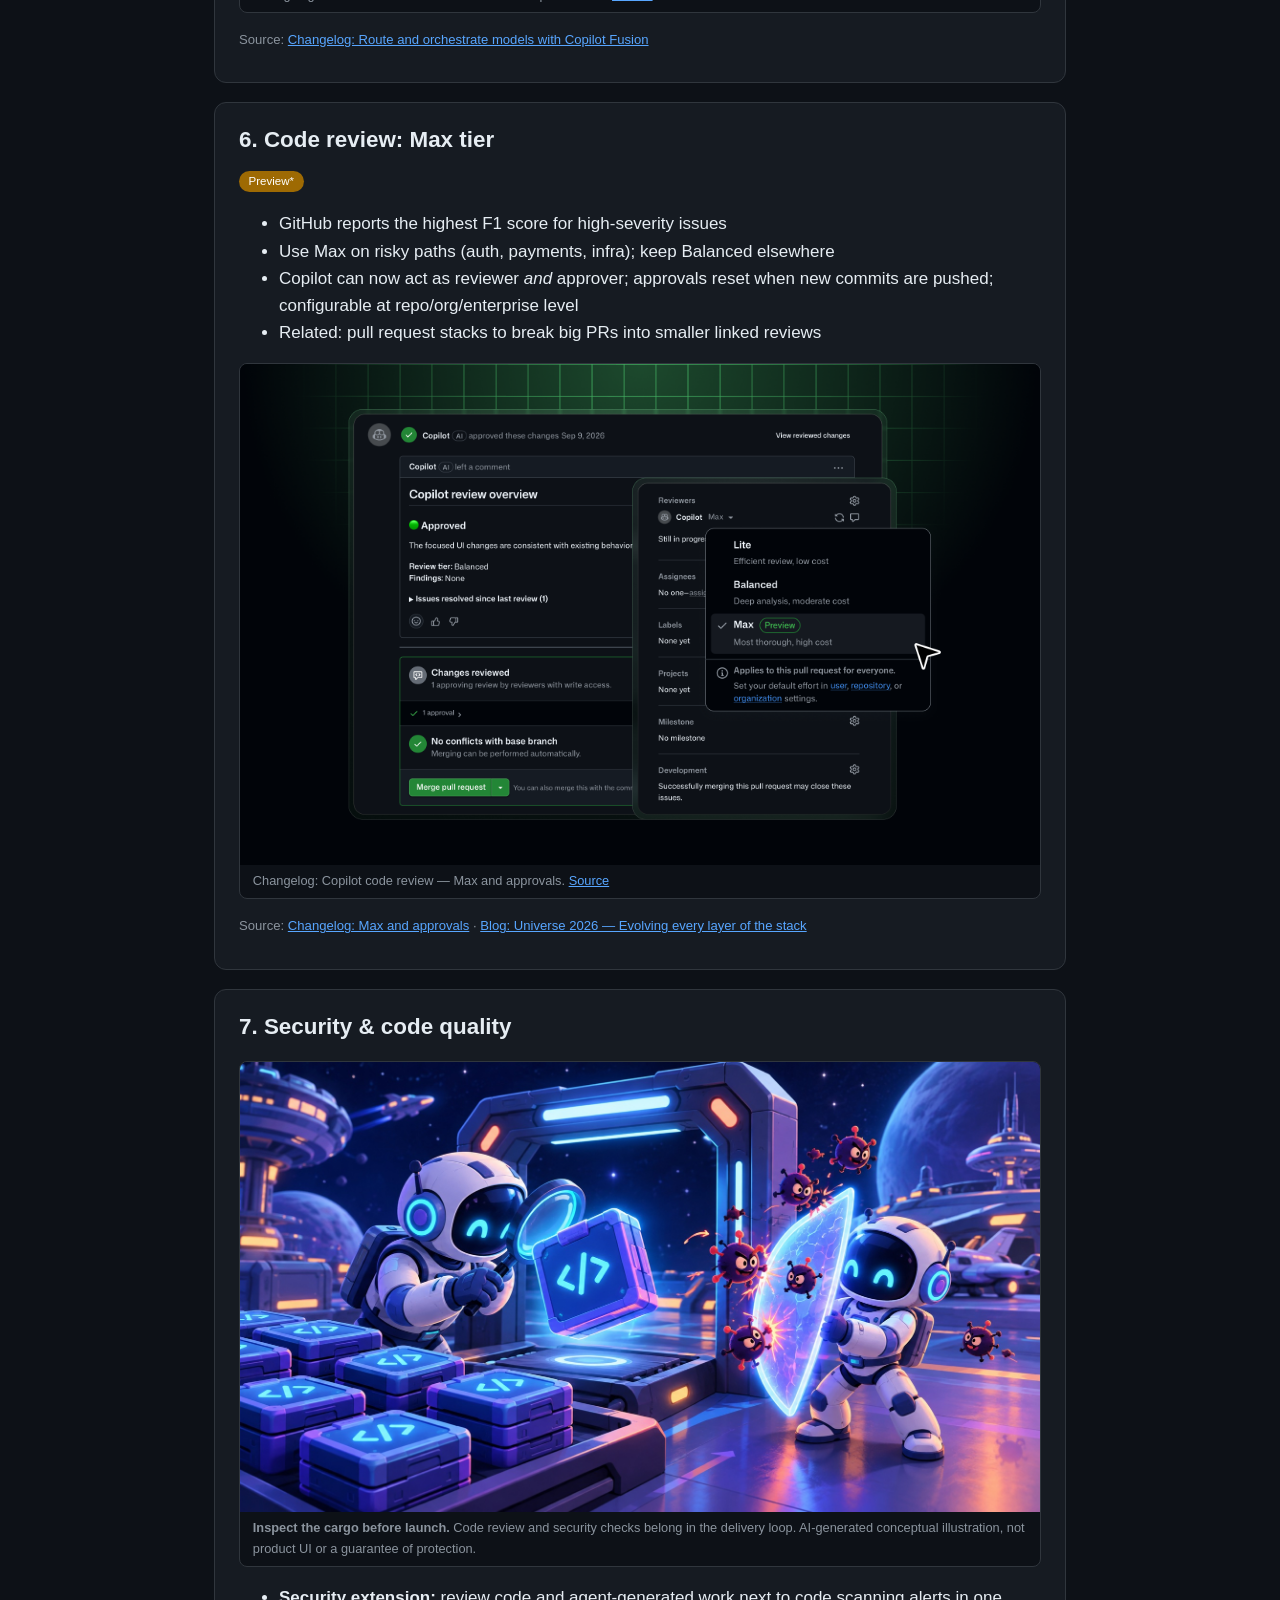
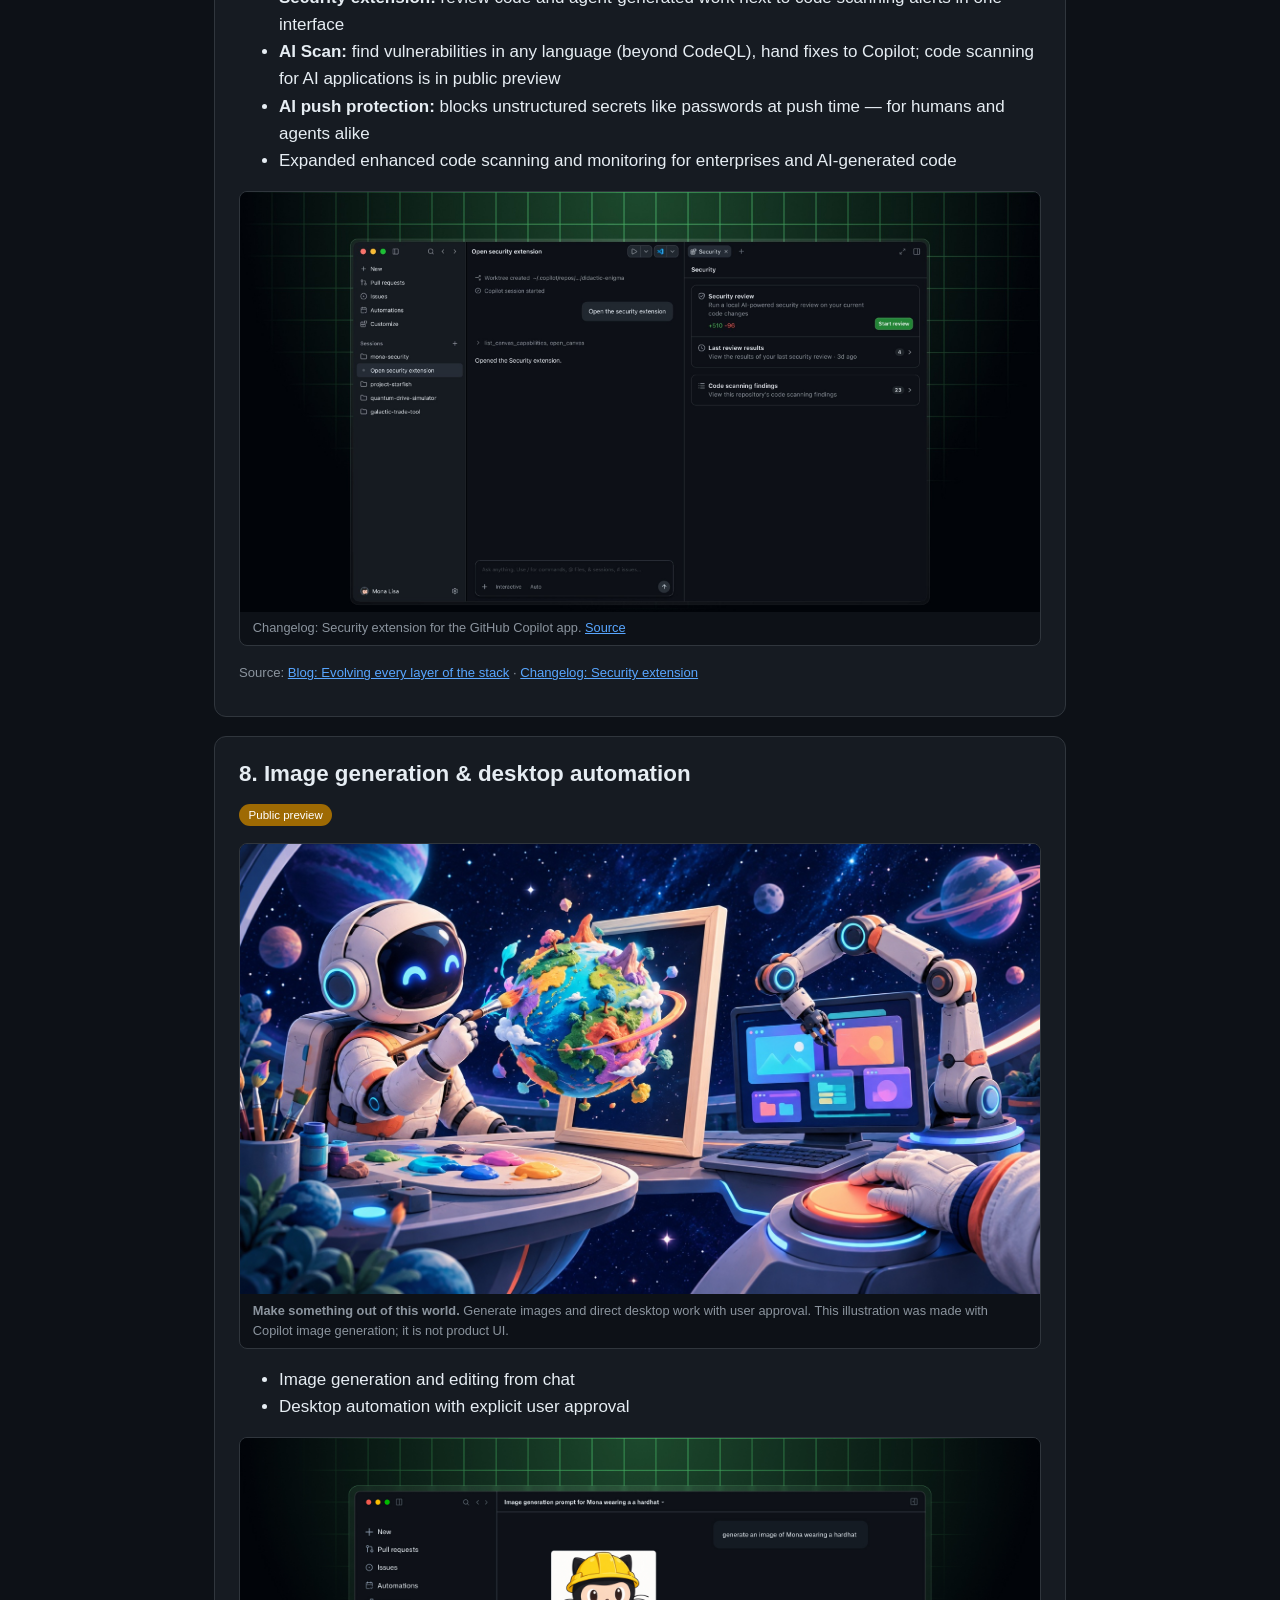
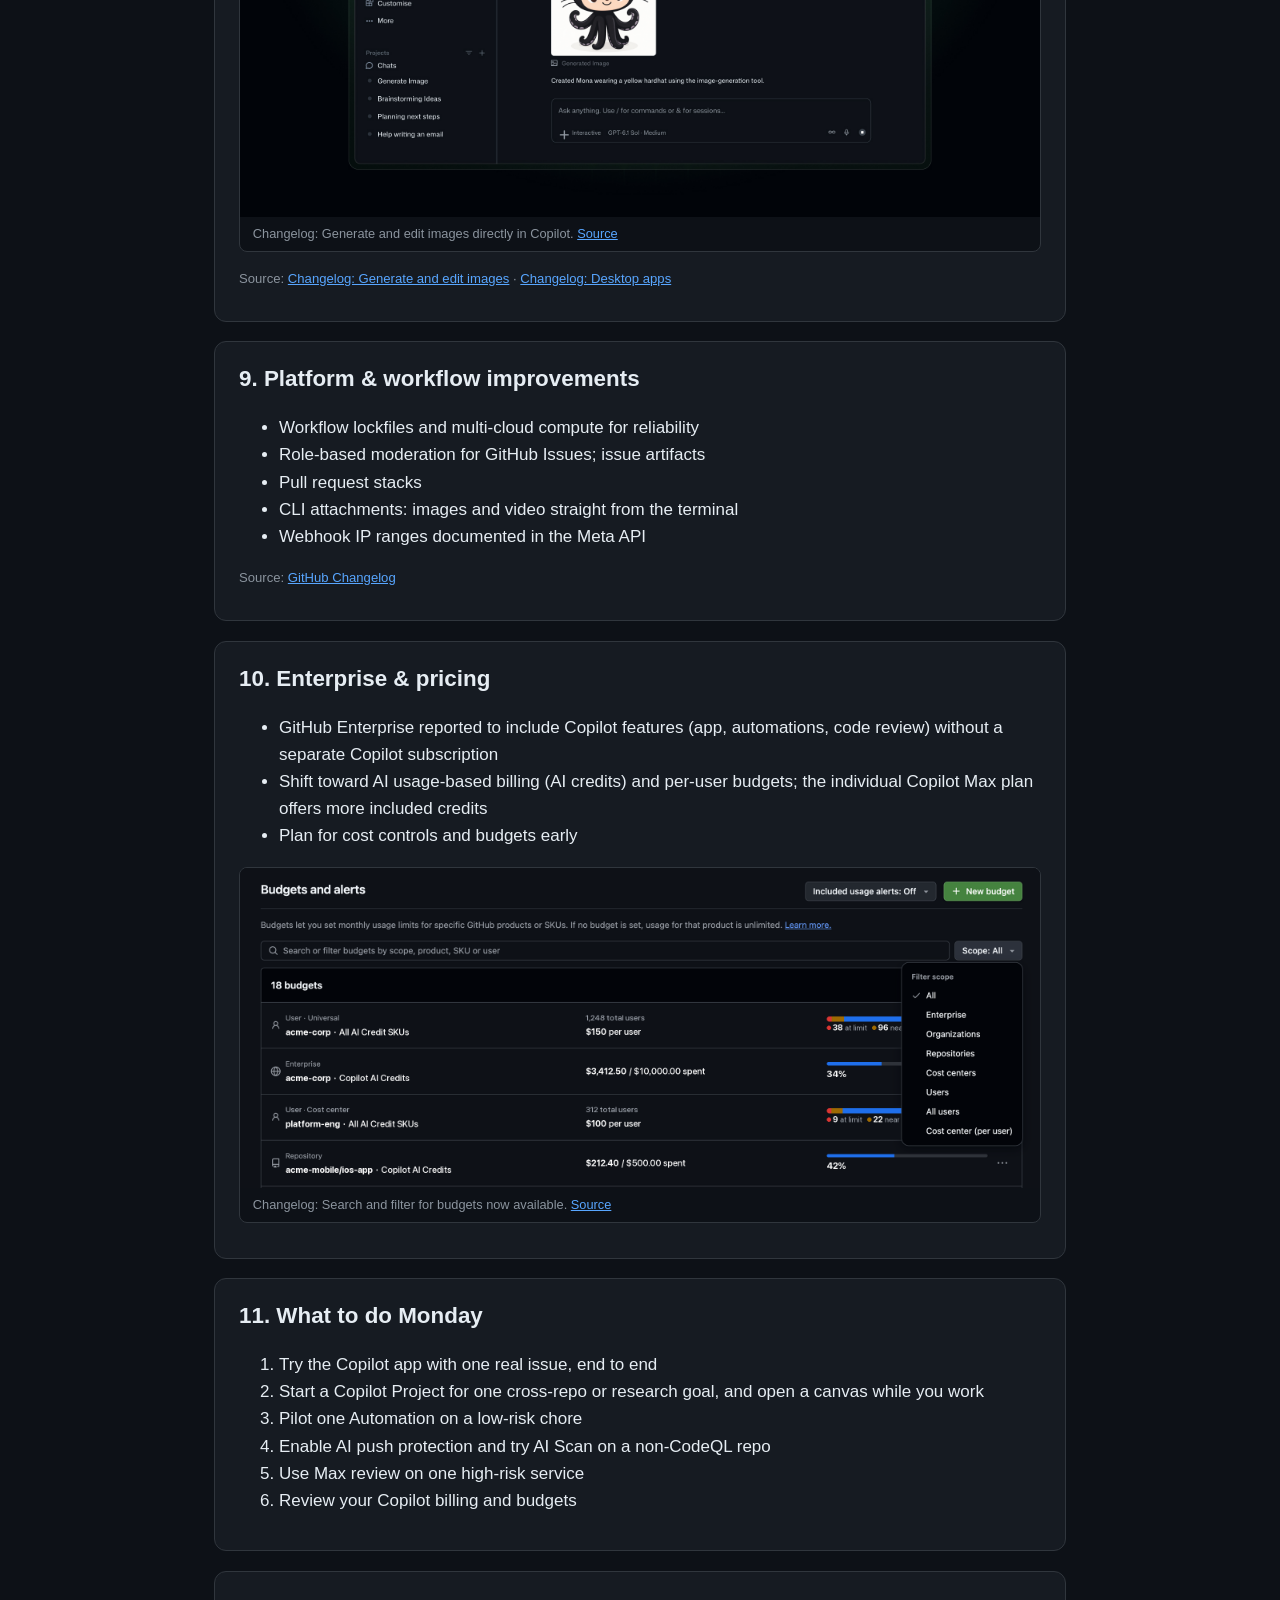
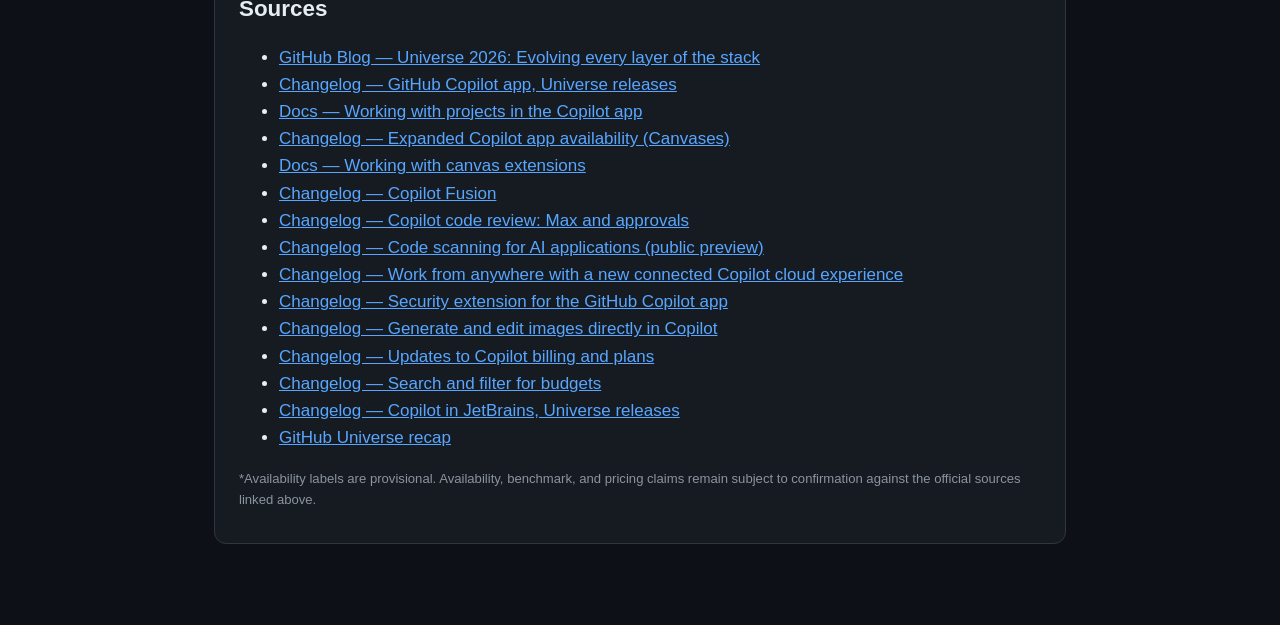
==== commit 68a15c9c: "Expand facilitator talking points for Canvases and Projects Add a dedicated Canvases section, deepen" ====
--- a/participant.html
+++ b/participant.html
@@ -10,11 +10,8 @@
 <header>
   <h1>GitHub Universe 2026 Ships</h1>
   <p class="tag">From coding assistant to agentic software delivery — “finished work, not just code.”</p>
-  <nav aria-label="Slide navigation" hidden>
-    <label for="slide-select">Jump to topic</label>
-    <select id="slide-select"></select>
-  </nav>
-  <p class="hint">Keys: <kbd>←</kbd>/<kbd>→</kbd> change slides · <kbd>Home</kbd>/<kbd>End</kbd> first/last slide</p>
+  <nav id="toc"></nav>
+  <p class="hint">Keys: <kbd>←</kbd>/<kbd>→</kbd> jump between sections</p>
 </header>
 
 <main>
@@ -24,7 +21,7 @@
   <ul>
     <li>Theme: velocity, intelligence, quality across the whole SDLC</li>
     <li>Agent sessions follow you across app, VS Code, CLI, and web</li>
-    <li>Today's buckets: App &amp; orchestration · Models · Review &amp; security · Platform · Enterprise &amp; billing · What to do Monday</li>
+    <li>Today's buckets: App, Canvases &amp; Projects · Models · Review &amp; security · Platform · Enterprise &amp; billing · What to do Monday</li>
   </ul>
 </section>
 
@@ -33,37 +30,59 @@
   <span class="badge">New</span>
   <ul>
     <li>Start a cloud agent session on any device, continue it anywhere (app, VS Code, CLI, web)</li>
-    <li>Hosts Projects and Automations (below)</li>
+    <li><strong>My work:</strong> start sessions from an issue, pull request, prompt, or earlier session across all connected repositories; Copilot CLI sessions show up here too</li>
+    <li><strong>Parallel sessions:</strong> each runs on its own git worktree and branch</li>
+    <li><strong>Verify, then ship:</strong> review the plan and diff, test in the integrated terminal and browser, open a PR that uses your existing checks; Agent Merge can address review comments, fix failing checks, and merge when your conditions are met</li>
+    <li>Hosts Canvases, Projects, and Automations (next sections)</li>
     <li>Connectors: Vercel, Cloudflare, Sentry and others authenticate once across app, CLI, and web</li>
   </ul>
   <figure class="shot" data-url="https://github.blog/changelog/2026-10-28-work-from-anywhere-with-a-new-connected-copilot-cloud-experience/" data-img="https://github.blog/wp-content/uploads/2026/11/683326413-6c3e6093-4c88-4c7c-9c8d-3e30f57e6bcd.jpg">
     <img src="assets/app.jpg" alt="The same Copilot session and pull request synced between github.com and GitHub Mobile" loading="lazy">
     <figcaption>Changelog: Work from anywhere with a new connected Copilot cloud experience. <a href="https://github.blog/changelog/2026-10-28-work-from-anywhere-with-a-new-connected-copilot-cloud-experience/">Source</a></figcaption>
   </figure>
-  <p class="src">Source: <a href="https://github.blog/changelog/2026-10-28-github-copilot-app-universe-releases/">Changelog: GitHub Copilot app, Universe releases</a> · <a href="https://github.blog/changelog/2026-10-28-work-from-anywhere-with-a-new-connected-copilot-cloud-experience/">Changelog: Work from anywhere</a></p>
+  <p class="src">Source: <a href="https://github.blog/changelog/2026-10-28-github-copilot-app-universe-releases/">Changelog: GitHub Copilot app, Universe releases</a> · <a href="https://github.blog/changelog/2026-10-28-work-from-anywhere-with-a-new-connected-copilot-cloud-experience/">Changelog: Work from anywhere</a> · <a href="https://github.blog/changelog/2026-06-02-expanded-technical-preview-availability-for-the-github-copilot-app/">Changelog: Expanded app availability</a></p>
+</section>
+
+<section id="canvases">
+  <h2>3. Canvases</h2>
+  <span class="badge">New</span>
+  <ul>
+    <li><strong>What it is:</strong> a structured, interactive surface over a work object — a plan, pull request, browser session, terminal, release checklist, triage board, incident, spreadsheet, or dashboard — open beside the chat</li>
+    <li><strong>Bidirectional:</strong> the agent updates the canvas as it works; you edit, reorder, approve, or redirect on the same surface</li>
+    <li><strong>Three participants:</strong> you inspect and steer, the agent reads state and takes structured actions, and the app connects the canvas to the real artifact and enforces which actions are allowed</li>
+    <li><strong>Chat still matters:</strong> chat is for intent and ambiguity; the canvas is where that intent becomes visible work you can verify</li>
+    <li><strong>Get one:</strong> browse featured canvases under <strong>Customize › Canvas</strong>; some arrive through plugins (for example, Azure DevOps, or the GitHub Security extension for code scanning alerts)</li>
+    <li><strong>Build one:</strong> type <code>/create-canvas</code> in a session and describe the workflow</li>
+  </ul>
+  <p class="src">Source: <a href="https://github.blog/changelog/2026-06-02-expanded-technical-preview-availability-for-the-github-copilot-app/">Changelog: Expanded app availability — Canvases</a> · <a href="https://docs.github.com/copilot/how-tos/github-copilot-app/working-with-canvas-extensions">Docs: Working with canvas extensions</a></p>
 </section>
 
 <section id="projects">
-  <h2>3. Copilot Projects &amp; Automations</h2>
-  <span class="badge preview">Public preview*</span>
+  <h2>4. Copilot Projects &amp; Automations</h2>
+  <span class="badge preview">Public preview</span>
   <figure class="shot generated">
     <img src="assets/orchestration-art.jpg" alt="Robot mission control coordinates a fleet of task-carrying spacecraft between a laptop, terminal, and cloud station" width="1672" height="941" loading="lazy" decoding="async">
     <figcaption><strong>Mission control for your work.</strong> The app, Projects, and Automations help coordinate agent sessions across devices and repositories. AI-generated conceptual illustration, not product UI.</figcaption>
   </figure>
   <ul>
-    <li><strong>Projects:</strong> coordinate agent sessions across repositories with one place to oversee and redirect</li>
-    <li><strong>Automations:</strong> reusable tasks run on triggers, schedules, or on demand; can propose improvements from outcomes; new tools, triggers, and cost controls</li>
-    <li>Good fits: dependency chores, release notes, triage, docs drift</li>
+    <li><strong>Give Copilot a goal:</strong> describe the outcome and constraints; Copilot runs as many agent sessions as the work needs and brings back results, such as pull requests, for review</li>
+    <li><strong>Spans repos — or none:</strong> add one or more repositories, or start without one for research, planning, or launch work</li>
+    <li><strong>Library:</strong> shared context — your files under <em>User</em>, agent-created artifacts under <em>Agent</em></li>
+    <li><strong>Overview:</strong> work grouped as <em>Needs input</em>, <em>Open</em>, <em>Working</em>, and <em>Done</em>; open any session to review or steer it</li>
+    <li><strong>Connected context:</strong> Slack threads, Figma designs, and meeting notes alongside the code</li>
+    <li><strong>Project automations:</strong> ask in the project chat for recurring work; manage it from the <em>Automations</em> tab</li>
+    <li><strong>Standalone Automations:</strong> reusable tasks on triggers, schedules, or on demand; can propose improvements from outcomes; new tools, triggers, and cost controls; cloud automations run even when your laptop is asleep</li>
+    <li>Focused change in one repo? Start a session from that repo. Broader, evolving goal? Start a project.</li>
   </ul>
   <figure class="shot" data-url="https://github.blog/changelog/2026-10-28-github-copilot-app-universe-releases/#give-copilot-a-goal" data-img="https://github.com/user-attachments/assets/37b3573f-d42f-439f-a136-9613293cf984">
     <img src="assets/projects.jpg" alt="Copilot app showing the new left navigation with a Projects view" loading="lazy">
     <figcaption>Changelog: GitHub Copilot app, Universe releases — Projects. <a href="https://github.blog/changelog/2026-10-28-github-copilot-app-universe-releases/#give-copilot-a-goal">Source</a></figcaption>
   </figure>
-  <p class="src">Source: <a href="https://github.blog/changelog/2026-10-28-github-copilot-app-universe-releases/">Changelog: Copilot app, Universe releases</a></p>
+  <p class="src">Source: <a href="https://github.blog/changelog/2026-10-28-github-copilot-app-universe-releases/">Changelog: Copilot app, Universe releases</a> · <a href="https://docs.github.com/copilot/how-tos/github-copilot-app/working-with-projects">Docs: Working with projects</a></p>
 </section>
 
 <section id="fusion">
-  <h2>4. Copilot Fusion</h2>
+  <h2>5. Copilot Fusion</h2>
   <span class="badge ga">GA*</span>
   <figure class="shot generated">
     <img src="assets/fusion-art.jpg" alt="A robot navigator routes three colorful spacecraft engines toward different task planets" width="1672" height="941" loading="lazy" decoding="async">
@@ -83,7 +102,7 @@
 </section>
 
 <section id="review">
-  <h2>5. Code review: Max tier</h2>
+  <h2>6. Code review: Max tier</h2>
   <span class="badge preview">Preview*</span>
   <ul>
     <li>GitHub reports the highest F1 score for high-severity issues</li>
@@ -99,7 +118,7 @@
 </section>
 
 <section id="security">
-  <h2>6. Security &amp; code quality</h2>
+  <h2>7. Security &amp; code quality</h2>
   <figure class="shot generated">
     <img src="assets/review-security-art.jpg" alt="Two robot astronauts inspect code cargo with a magnifying glass and intercept mischievous bugs with a glowing shield" width="1672" height="941" loading="lazy" decoding="async">
     <figcaption><strong>Inspect the cargo before launch.</strong> Code review and security checks belong in the delivery loop. AI-generated conceptual illustration, not product UI or a guarantee of protection.</figcaption>
@@ -118,7 +137,7 @@
 </section>
 
 <section id="creative">
-  <h2>7. Image generation &amp; desktop automation</h2>
+  <h2>8. Image generation &amp; desktop automation</h2>
   <span class="badge preview">Public preview</span>
   <figure class="shot generated">
     <img src="assets/creative-art.jpg" alt="A robot artist paints a planet out of a picture frame while a desktop robot arm works beside an astronaut-operated approval button" width="1672" height="941" loading="lazy" decoding="async">
@@ -136,7 +155,7 @@
 </section>
 
 <section id="platform">
-  <h2>8. Platform &amp; workflow improvements</h2>
+  <h2>9. Platform &amp; workflow improvements</h2>
   <ul>
     <li>Workflow lockfiles and multi-cloud compute for reliability</li>
     <li>Role-based moderation for GitHub Issues; issue artifacts</li>
@@ -148,7 +167,7 @@
 </section>
 
 <section id="enterprise">
-  <h2>9. Enterprise &amp; pricing</h2>
+  <h2>10. Enterprise &amp; pricing</h2>
   <ul>
     <li>GitHub Enterprise reported to include Copilot features (app, automations, code review) without a separate Copilot subscription</li>
     <li>Shift toward AI usage-based billing (AI credits) and per-user budgets; the individual Copilot Max plan offers more included credits</li>
@@ -161,9 +180,10 @@
 </section>
 
 <section id="monday">
-  <h2>10. What to do Monday</h2>
+  <h2>11. What to do Monday</h2>
   <ol>
     <li>Try the Copilot app with one real issue, end to end</li>
+    <li>Start a Copilot Project for one cross-repo or research goal, and open a canvas while you work</li>
     <li>Pilot one Automation on a low-risk chore</li>
     <li>Enable AI push protection and try AI Scan on a non-CodeQL repo</li>
     <li>Use Max review on one high-risk service</li>
@@ -176,6 +196,9 @@
   <ul>
     <li><a href="https://github.blog/news-insights/company-news/github-universe-2026-evolving-every-layer-of-the-stack/">GitHub Blog — Universe 2026: Evolving every layer of the stack</a></li>
     <li><a href="https://github.blog/changelog/2026-10-28-github-copilot-app-universe-releases/">Changelog — GitHub Copilot app, Universe releases</a></li>
+    <li><a href="https://docs.github.com/copilot/how-tos/github-copilot-app/working-with-projects">Docs — Working with projects in the Copilot app</a></li>
+    <li><a href="https://github.blog/changelog/2026-06-02-expanded-technical-preview-availability-for-the-github-copilot-app/">Changelog — Expanded Copilot app availability (Canvases)</a></li>
+    <li><a href="https://docs.github.com/copilot/how-tos/github-copilot-app/working-with-canvas-extensions">Docs — Working with canvas extensions</a></li>
     <li><a href="https://github.blog/changelog/2026-10-28-route-and-orchestrate-models-with-github-copilot-fusion/">Changelog — Copilot Fusion</a></li>
     <li><a href="https://github.blog/changelog/2026-10-28-copilot-code-review-merge-with-confidence-with-max-and-approvals/">Changelog — Copilot code review: Max and approvals</a></li>
     <li><a href="https://github.blog/changelog/2026-10-28-code-scanning-for-ai-applications-in-public-preview/">Changelog — Code scanning for AI applications (public preview)</a></li>
@@ -191,11 +214,6 @@
 </section>
 
 </main>
-<footer class="slide-controls" aria-label="Slideshow controls" hidden>
-  <button id="previous-slide" type="button" aria-controls="slides">Previous</button>
-  <span id="slide-status" role="status" aria-live="polite" aria-atomic="true"></span>
-  <button id="next-slide" type="button" aria-controls="slides">Next</button>
-</footer>
 <script src="app.js"></script>
 </body>
 </html>
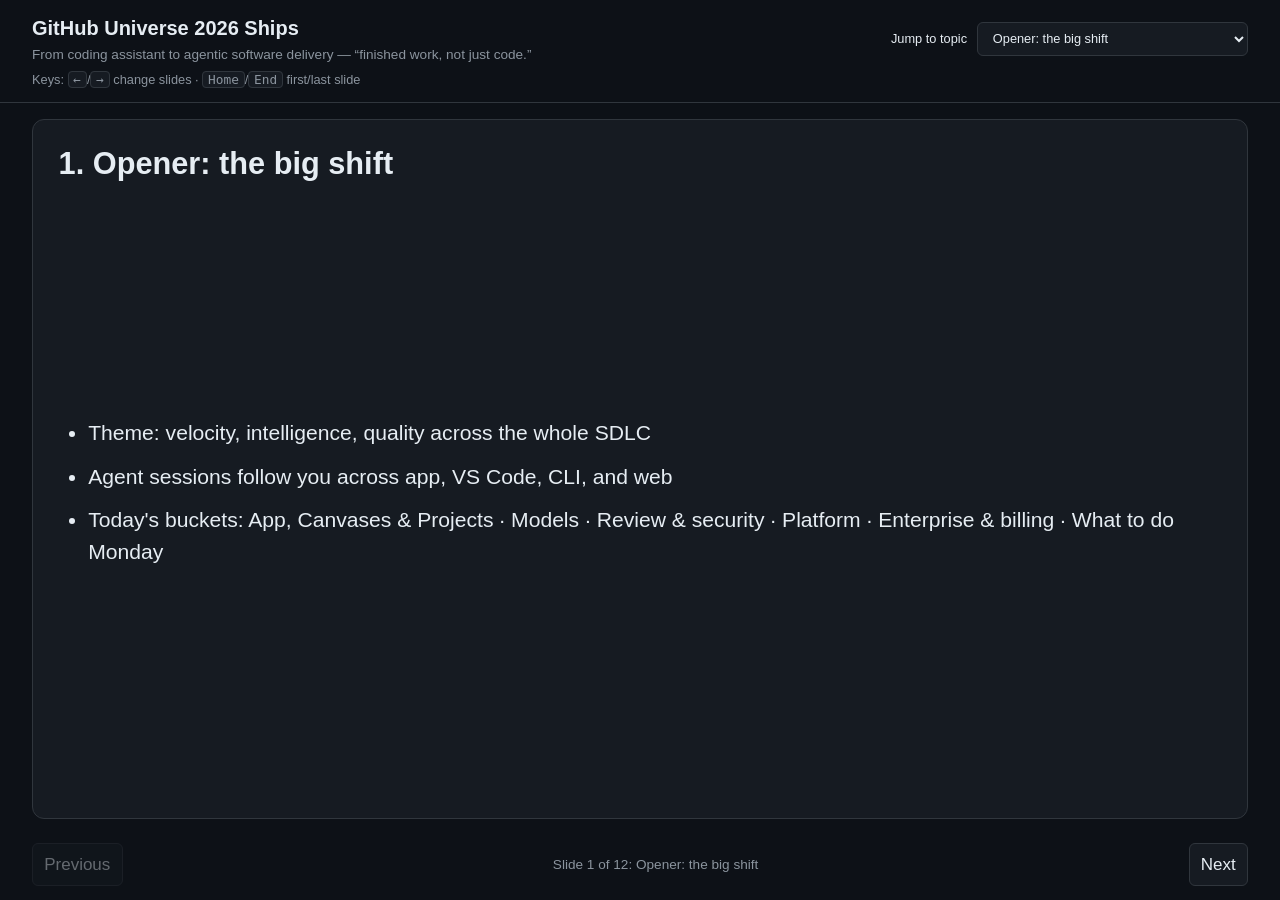
==== commit 4550dba2: "Merge pull request #5 from beardofedu/beardofedu-expand-facilitator-talking-points Expand facilitato" ====
--- a/participant.html
+++ b/participant.html
@@ -10,8 +10,11 @@
 <header>
   <h1>GitHub Universe 2026 Ships</h1>
   <p class="tag">From coding assistant to agentic software delivery — “finished work, not just code.”</p>
-  <nav id="toc"></nav>
-  <p class="hint">Keys: <kbd>←</kbd>/<kbd>→</kbd> jump between sections</p>
+  <nav aria-label="Slide navigation" hidden>
+    <label for="slide-select">Jump to topic</label>
+    <select id="slide-select"></select>
+  </nav>
+  <p class="hint">Keys: <kbd>←</kbd>/<kbd>→</kbd> change slides · <kbd>Home</kbd>/<kbd>End</kbd> first/last slide</p>
 </header>
 
 <main>
@@ -214,6 +217,11 @@
 </section>
 
 </main>
+<footer class="slide-controls" aria-label="Slideshow controls" hidden>
+  <button id="previous-slide" type="button" aria-controls="slides">Previous</button>
+  <span id="slide-status" role="status" aria-live="polite" aria-atomic="true"></span>
+  <button id="next-slide" type="button" aria-controls="slides">Next</button>
+</footer>
 <script src="app.js"></script>
 </body>
 </html>
